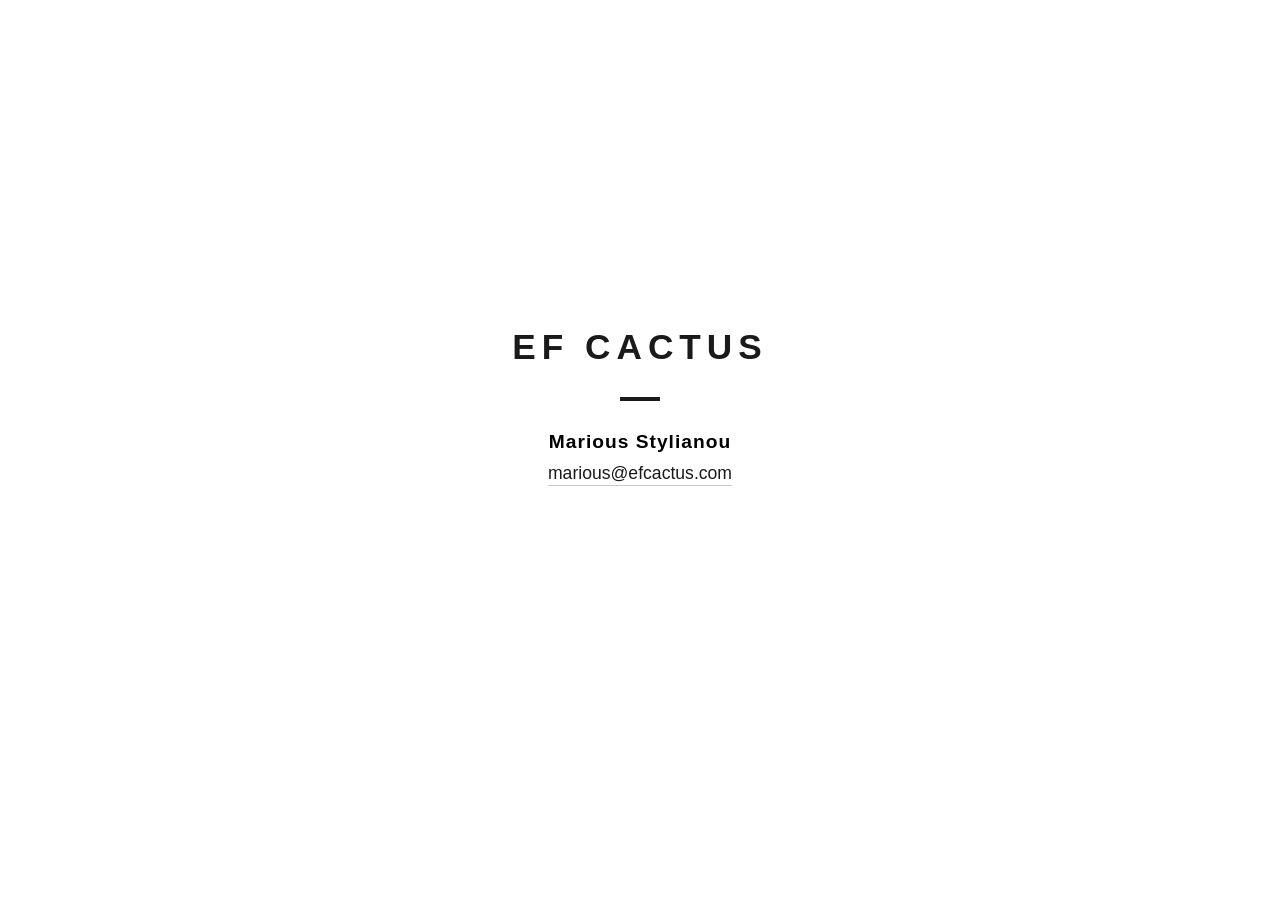
==== index.html @ 62fe3d0a "Update index.html" ====
<!DOCTYPE html>
<html lang="en">
<head>
    <meta charset="UTF-8">
    <meta name="viewport" content="width=device-width, initial-scale=1.0">
    <title>EF Cactus Consulting</title>
    <style>
        body { 
            font-family: 'Segoe UI', Tahoma, Geneva, Verdana, sans-serif; 
            display: flex; 
            flex-direction: column; 
            align-items: center; 
            justify-content: center; 
            height: 90vh; 
            margin: 0; 
            color: #1a1a1a; 
            background-color: #fff;
        }
        .container {
            text-align: center;
            max-width: 600px;
            padding: 20px;
        }
        h1 { 
            text-transform: uppercase; 
            letter-spacing: 6px; 
            margin: 0;
            font-size: 2.2rem;
            font-weight: 700;
        }
        .divider {
            width: 40px;
            height: 4px;
            background-color: #1a1a1a;
            margin: 30px auto;
        }
        .lead {
            font-weight: 600;
            display: block;
            margin-bottom: 10px;
            color: #000;
            font-size: 1.2rem;
            letter-spacing: 1px;
        }
        a {
            color: #1a1a1a;
            text-decoration: none;
            font-weight: 400;
            border-bottom: 1px solid #ccc;
            padding-bottom: 2px;
            font-size: 1.1rem;
        }
        a:hover {
            border-bottom-color: #1a1a1a;
        }
    </style>
</head>
<body>

    <div class="container">
        <h1>EF Cactus</h1>
        <div class="divider"></div>
        
        <span class="lead">Marious Stylianou</span>
        <a href="mailto:marious@efcactus.com">marious@efcactus.com</a>
    </div>

</body>
</html>
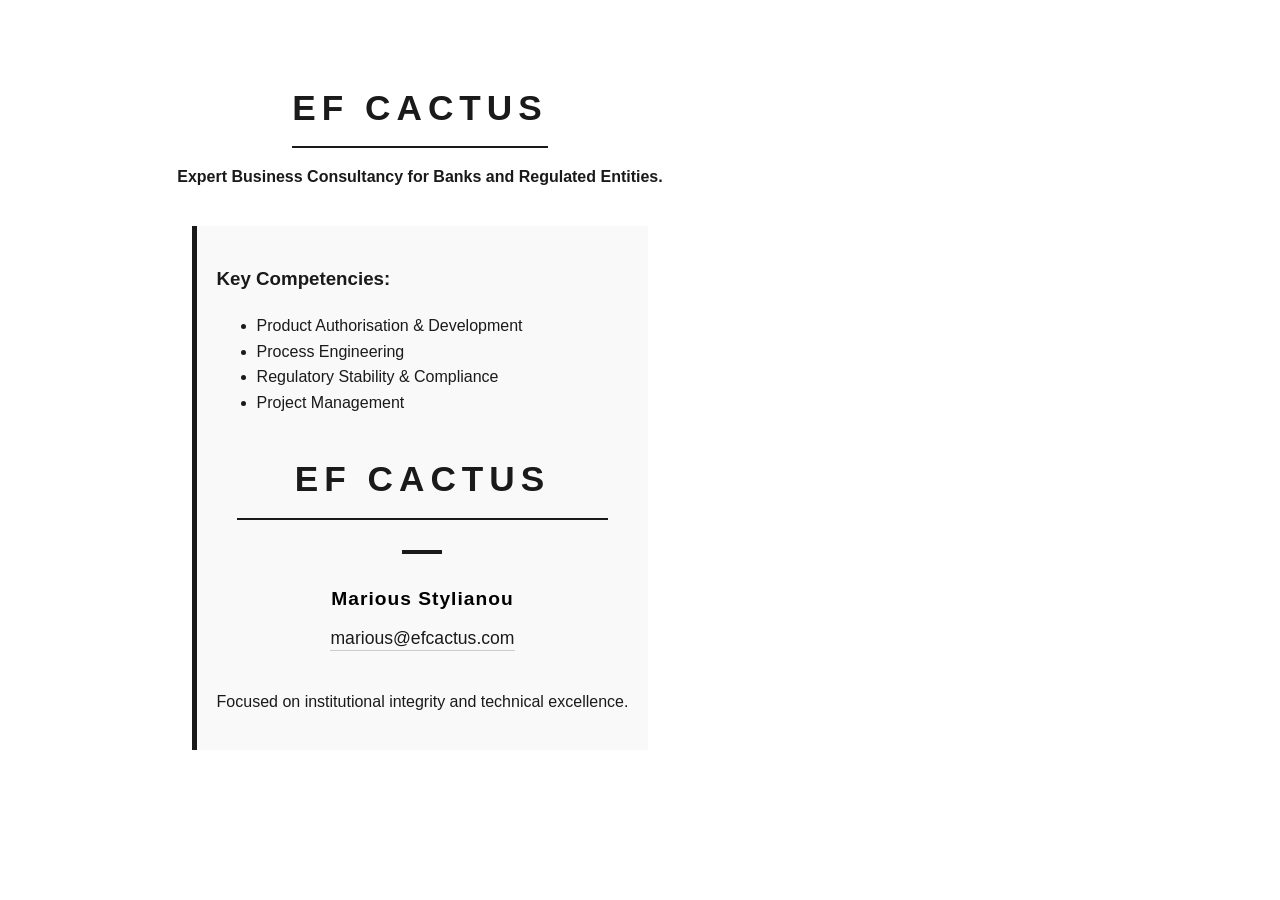
==== commit aedff767: "Update index.html" ====
--- a/index.html
+++ b/index.html
@@ -1,10 +1,12 @@
-<!DOCTYPE html>
-<html lang="en">
 <head>
-    <meta charset="UTF-8">
-    <meta name="viewport" content="width=device-width, initial-scale=1.0">
+<meta charset="UTF-8">
+<meta name="viewport" content="width=device-width, initial-scale=1.0">
+    <title>EF CActus | Business Consultancy</title>
     <title>EF Cactus Consulting</title>
-    <style>
+<style>
+        body { font-family: sans-serif; line-height: 1.6; color: #333; max-width: 800px; margin: 40px auto; padding: 20px; }
+        h1 { border-bottom: 2px solid #1a1a1a; padding-bottom: 10px; }
+        .box { background: #f9f9f9; padding: 20px; border-left: 5px solid #1a1a1a; margin: 20px 0; }
         body { 
             font-family: 'Segoe UI', Tahoma, Geneva, Verdana, sans-serif; 
             display: flex; 
@@ -53,9 +55,20 @@
         a:hover {
             border-bottom-color: #1a1a1a;
         }
-    </style>
+</style>
 </head>
 <body>
+    <h1>EF Cactus</h1>
+    <p><strong>Expert Business Consultancy for Banks and Regulated Entities.</strong></p>
+    
+    <div class="box">
+        <h3>Key Competencies:</h3>
+        <ul>
+            <li>Product Authorisation & Development</li>
+            <li>Process Engineering</li>
+            <li>Regulatory Stability & Compliance</li>
+            <li>Project Management</li>
+        </ul>
 
     <div class="container">
         <h1>EF Cactus</h1>
@@ -63,7 +76,8 @@
         
         <span class="lead">Marious Stylianou</span>
         <a href="mailto:marious@efcactus.com">marious@efcactus.com</a>
-    </div>
+</div>
 
+    <p>Focused on institutional integrity and technical excellence.</p>
 </body>
 </html>
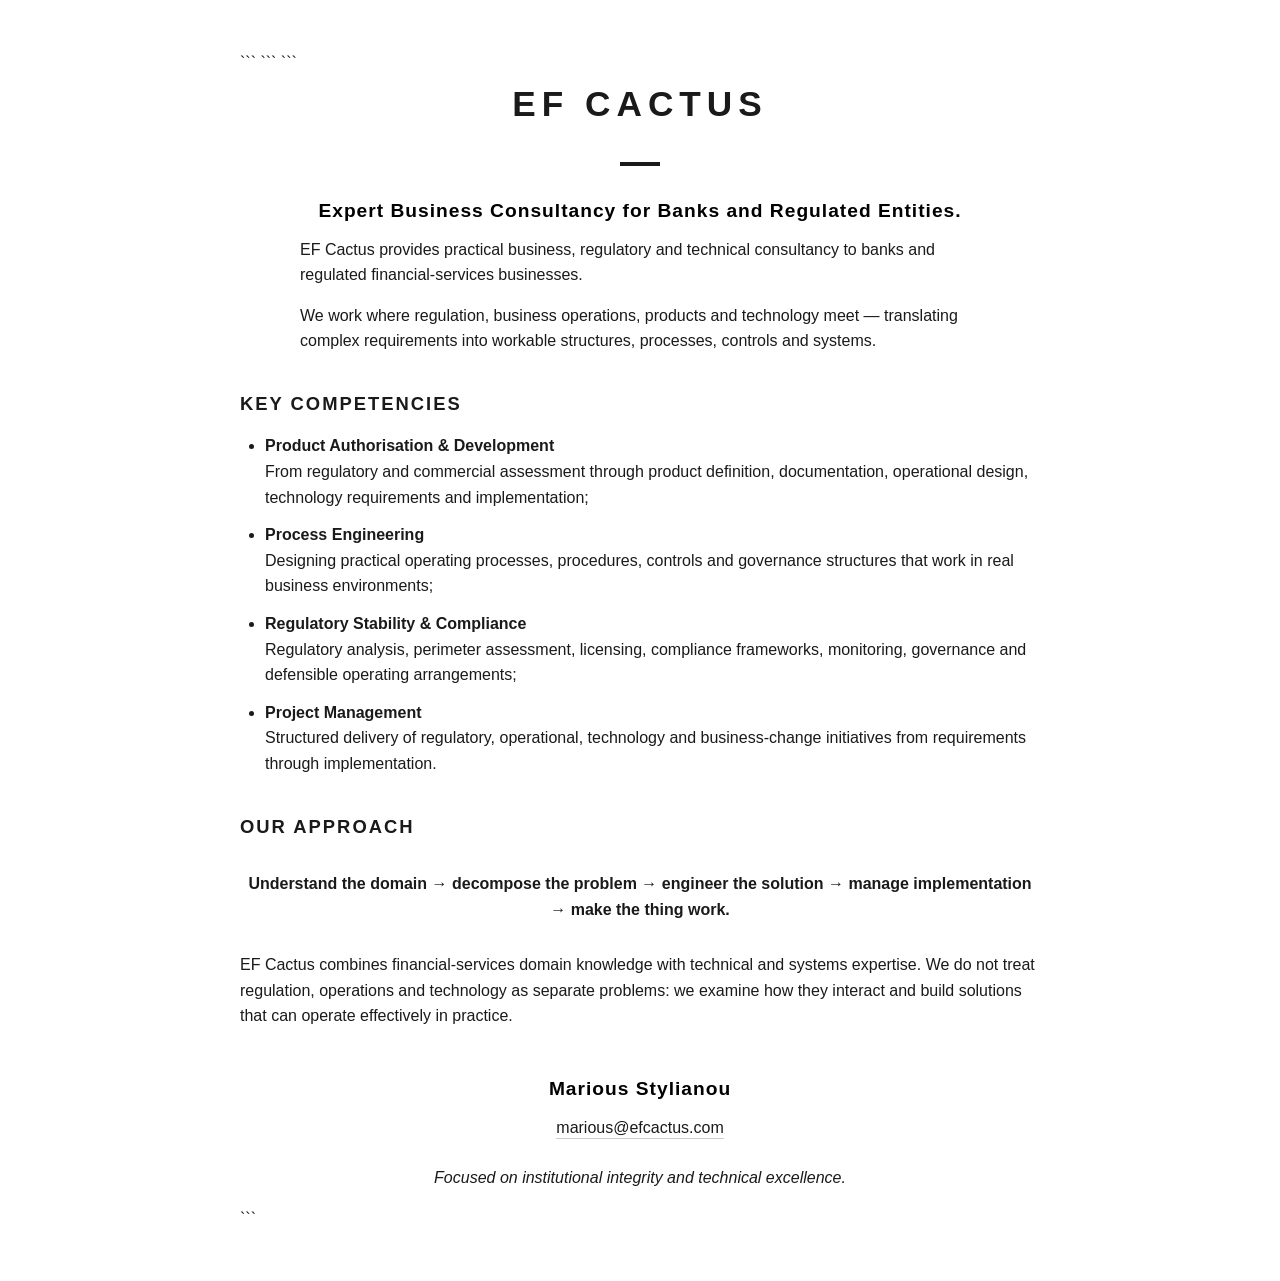
==== commit b88ac3c2: "Update index.html" ====
--- a/index.html
+++ b/index.html
@@ -1,83 +1,206 @@
+<!DOCTYPE html>
+
+<html lang="en">
 <head>
-<meta charset="UTF-8">
-<meta name="viewport" content="width=device-width, initial-scale=1.0">
-    <title>EF CActus | Business Consultancy</title>
+    <meta charset="UTF-8">
+    <meta name="viewport" content="width=device-width, initial-scale=1.0">
     <title>EF Cactus Consulting</title>
+
+```
 <style>
-        body { font-family: sans-serif; line-height: 1.6; color: #333; max-width: 800px; margin: 40px auto; padding: 20px; }
-        h1 { border-bottom: 2px solid #1a1a1a; padding-bottom: 10px; }
-        .box { background: #f9f9f9; padding: 20px; border-left: 5px solid #1a1a1a; margin: 20px 0; }
-        body { 
-            font-family: 'Segoe UI', Tahoma, Geneva, Verdana, sans-serif; 
-            display: flex; 
-            flex-direction: column; 
-            align-items: center; 
-            justify-content: center; 
-            height: 90vh; 
-            margin: 0; 
-            color: #1a1a1a; 
-            background-color: #fff;
-        }
-        .container {
-            text-align: center;
-            max-width: 600px;
-            padding: 20px;
-        }
-        h1 { 
-            text-transform: uppercase; 
-            letter-spacing: 6px; 
-            margin: 0;
-            font-size: 2.2rem;
-            font-weight: 700;
-        }
-        .divider {
-            width: 40px;
-            height: 4px;
-            background-color: #1a1a1a;
-            margin: 30px auto;
-        }
-        .lead {
-            font-weight: 600;
-            display: block;
-            margin-bottom: 10px;
-            color: #000;
-            font-size: 1.2rem;
-            letter-spacing: 1px;
-        }
-        a {
-            color: #1a1a1a;
-            text-decoration: none;
-            font-weight: 400;
-            border-bottom: 1px solid #ccc;
-            padding-bottom: 2px;
-            font-size: 1.1rem;
-        }
-        a:hover {
-            border-bottom-color: #1a1a1a;
-        }
+    body {
+        font-family: 'Segoe UI', Tahoma, Geneva, Verdana, sans-serif;
+        line-height: 1.6;
+        color: #1a1a1a;
+        background-color: #fff;
+        max-width: 800px;
+        margin: 0 auto;
+        padding: 50px 25px;
+    }
+
+    .container {
+        text-align: center;
+    }
+
+    h1 {
+        text-transform: uppercase;
+        letter-spacing: 6px;
+        margin: 0;
+        font-size: 2.2rem;
+        font-weight: 700;
+    }
+
+    .divider {
+        width: 40px;
+        height: 4px;
+        background-color: #1a1a1a;
+        margin: 30px auto;
+    }
+
+    .lead {
+        font-weight: 600;
+        display: block;
+        margin-bottom: 10px;
+        color: #000;
+        font-size: 1.2rem;
+        letter-spacing: 1px;
+    }
+
+    .intro {
+        max-width: 680px;
+        margin: 0 auto 35px;
+        text-align: left;
+    }
+
+    .section {
+        text-align: left;
+        margin: 35px 0;
+    }
+
+    h2 {
+        font-size: 1.15rem;
+        letter-spacing: 2px;
+        text-transform: uppercase;
+        margin-bottom: 15px;
+    }
+
+    h3 {
+        font-size: 1rem;
+        margin-bottom: 4px;
+    }
+
+    p {
+        margin: 0 0 15px;
+    }
+
+    ul {
+        padding-left: 25px;
+        margin-top: 10px;
+    }
+
+    li {
+        margin-bottom: 12px;
+    }
+
+    .approach {
+        text-align: center;
+        font-weight: 600;
+        margin: 30px 0;
+    }
+
+    .contact {
+        text-align: center;
+        margin-top: 45px;
+    }
+
+    a {
+        color: #1a1a1a;
+        text-decoration: none;
+        border-bottom: 1px solid #ccc;
+        padding-bottom: 2px;
+    }
+
+    a:hover {
+        border-bottom-color: #1a1a1a;
+    }
+
+    .tagline {
+        margin-top: 25px;
+        font-style: italic;
+    }
 </style>
+```
+
 </head>
+
 <body>
+
+```
+<div class="container">
+
     <h1>EF Cactus</h1>
-    <p><strong>Expert Business Consultancy for Banks and Regulated Entities.</strong></p>
-    
-    <div class="box">
-        <h3>Key Competencies:</h3>
+
+    <div class="divider"></div>
+
+    <span class="lead">
+        Expert Business Consultancy for Banks and Regulated Entities.
+    </span>
+
+    <div class="intro">
+        <p>
+            EF Cactus provides practical business, regulatory and technical
+            consultancy to banks and regulated financial-services businesses.
+        </p>
+
+        <p>
+            We work where regulation, business operations, products and
+            technology meet — translating complex requirements into workable
+            structures, processes, controls and systems.
+        </p>
+    </div>
+
+    <div class="section">
+        <h2>Key Competencies</h2>
+
         <ul>
-            <li>Product Authorisation & Development</li>
-            <li>Process Engineering</li>
-            <li>Regulatory Stability & Compliance</li>
-            <li>Project Management</li>
+            <li>
+                <strong>Product Authorisation &amp; Development</strong><br>
+                From regulatory and commercial assessment through product
+                definition, documentation, operational design, technology
+                requirements and implementation;
+            </li>
+
+            <li>
+                <strong>Process Engineering</strong><br>
+                Designing practical operating processes, procedures,
+                controls and governance structures that work in real
+                business environments;
+            </li>
+
+            <li>
+                <strong>Regulatory Stability &amp; Compliance</strong><br>
+                Regulatory analysis, perimeter assessment, licensing,
+                compliance frameworks, monitoring, governance and
+                defensible operating arrangements;
+            </li>
+
+            <li>
+                <strong>Project Management</strong><br>
+                Structured delivery of regulatory, operational, technology
+                and business-change initiatives from requirements through
+                implementation.
+            </li>
         </ul>
-
-    <div class="container">
-        <h1>EF Cactus</h1>
-        <div class="divider"></div>
-        
+    </div>
+
+    <div class="section">
+        <h2>Our Approach</h2>
+
+        <p class="approach">
+            Understand the domain → decompose the problem → engineer the
+            solution → manage implementation → make the thing work.
+        </p>
+
+        <p>
+            EF Cactus combines financial-services domain knowledge with
+            technical and systems expertise. We do not treat regulation,
+            operations and technology as separate problems: we examine how
+            they interact and build solutions that can operate effectively
+            in practice.
+        </p>
+    </div>
+
+    <div class="contact">
         <span class="lead">Marious Stylianou</span>
         <a href="mailto:marious@efcactus.com">marious@efcactus.com</a>
+
+        <p class="tagline">
+            Focused on institutional integrity and technical excellence.
+        </p>
+    </div>
+
 </div>
-
-    <p>Focused on institutional integrity and technical excellence.</p>
+```
+
 </body>
 </html>
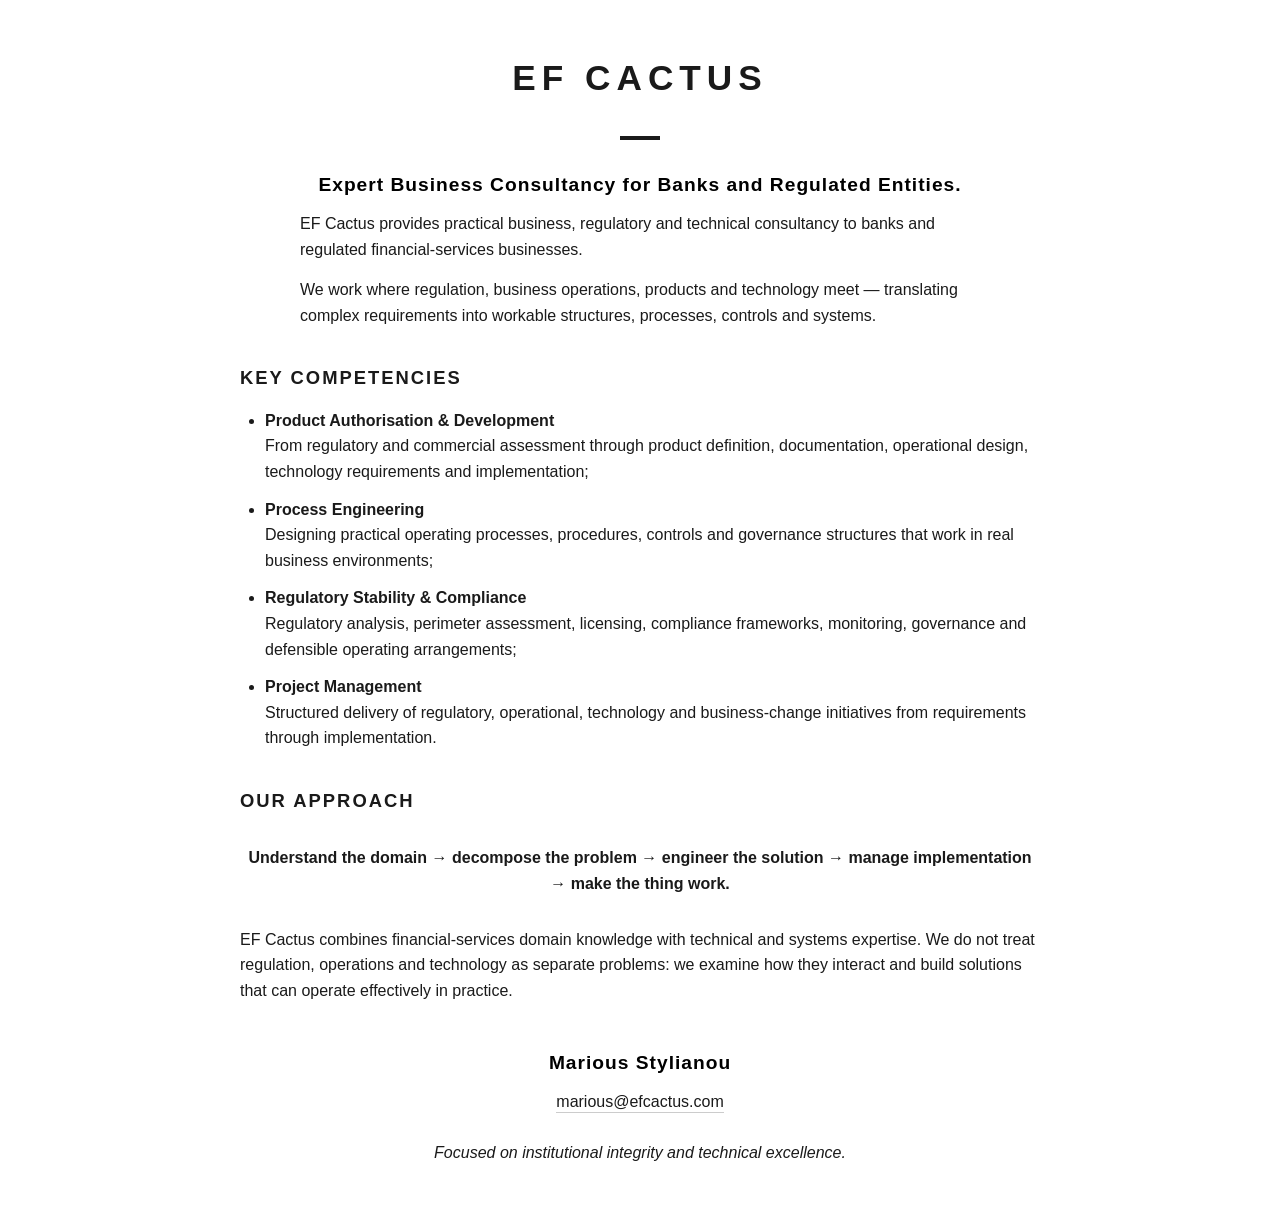
==== commit 1786604c: "Update index.html" ====
--- a/index.html
+++ b/index.html
@@ -1,206 +1,195 @@
 <!DOCTYPE html>
-
 <html lang="en">
 <head>
     <meta charset="UTF-8">
     <meta name="viewport" content="width=device-width, initial-scale=1.0">
     <title>EF Cactus Consulting</title>
 
-```
-<style>
-    body {
-        font-family: 'Segoe UI', Tahoma, Geneva, Verdana, sans-serif;
-        line-height: 1.6;
-        color: #1a1a1a;
-        background-color: #fff;
-        max-width: 800px;
-        margin: 0 auto;
-        padding: 50px 25px;
-    }
+    <style>
+        body {
+            font-family: 'Segoe UI', Tahoma, Geneva, Verdana, sans-serif;
+            line-height: 1.6;
+            color: #1a1a1a;
+            background-color: #fff;
+            max-width: 800px;
+            margin: 0 auto;
+            padding: 50px 25px;
+        }
 
-    .container {
-        text-align: center;
-    }
+        .container {
+            text-align: center;
+        }
 
-    h1 {
-        text-transform: uppercase;
-        letter-spacing: 6px;
-        margin: 0;
-        font-size: 2.2rem;
-        font-weight: 700;
-    }
+        h1 {
+            text-transform: uppercase;
+            letter-spacing: 6px;
+            margin: 0;
+            font-size: 2.2rem;
+            font-weight: 700;
+        }
 
-    .divider {
-        width: 40px;
-        height: 4px;
-        background-color: #1a1a1a;
-        margin: 30px auto;
-    }
+        .divider {
+            width: 40px;
+            height: 4px;
+            background-color: #1a1a1a;
+            margin: 30px auto;
+        }
 
-    .lead {
-        font-weight: 600;
-        display: block;
-        margin-bottom: 10px;
-        color: #000;
-        font-size: 1.2rem;
-        letter-spacing: 1px;
-    }
+        .lead {
+            font-weight: 600;
+            display: block;
+            margin-bottom: 10px;
+            color: #000;
+            font-size: 1.2rem;
+            letter-spacing: 1px;
+        }
 
-    .intro {
-        max-width: 680px;
-        margin: 0 auto 35px;
-        text-align: left;
-    }
+        .intro {
+            max-width: 680px;
+            margin: 0 auto 35px;
+            text-align: left;
+        }
 
-    .section {
-        text-align: left;
-        margin: 35px 0;
-    }
+        .section {
+            text-align: left;
+            margin: 35px 0;
+        }
 
-    h2 {
-        font-size: 1.15rem;
-        letter-spacing: 2px;
-        text-transform: uppercase;
-        margin-bottom: 15px;
-    }
+        h2 {
+            font-size: 1.15rem;
+            letter-spacing: 2px;
+            text-transform: uppercase;
+            margin-bottom: 15px;
+        }
 
-    h3 {
-        font-size: 1rem;
-        margin-bottom: 4px;
-    }
+        p {
+            margin: 0 0 15px;
+        }
 
-    p {
-        margin: 0 0 15px;
-    }
+        ul {
+            padding-left: 25px;
+            margin-top: 10px;
+        }
 
-    ul {
-        padding-left: 25px;
-        margin-top: 10px;
-    }
+        li {
+            margin-bottom: 12px;
+        }
 
-    li {
-        margin-bottom: 12px;
-    }
+        .approach {
+            text-align: center;
+            font-weight: 600;
+            margin: 30px 0;
+        }
 
-    .approach {
-        text-align: center;
-        font-weight: 600;
-        margin: 30px 0;
-    }
+        .contact {
+            text-align: center;
+            margin-top: 45px;
+        }
 
-    .contact {
-        text-align: center;
-        margin-top: 45px;
-    }
+        a {
+            color: #1a1a1a;
+            text-decoration: none;
+            border-bottom: 1px solid #ccc;
+            padding-bottom: 2px;
+        }
 
-    a {
-        color: #1a1a1a;
-        text-decoration: none;
-        border-bottom: 1px solid #ccc;
-        padding-bottom: 2px;
-    }
+        a:hover {
+            border-bottom-color: #1a1a1a;
+        }
 
-    a:hover {
-        border-bottom-color: #1a1a1a;
-    }
-
-    .tagline {
-        margin-top: 25px;
-        font-style: italic;
-    }
-</style>
-```
-
+        .tagline {
+            margin-top: 25px;
+            font-style: italic;
+        }
+    </style>
 </head>
 
 <body>
 
-```
-<div class="container">
+    <div class="container">
 
-    <h1>EF Cactus</h1>
+        <h1>EF Cactus</h1>
 
-    <div class="divider"></div>
+        <div class="divider"></div>
 
-    <span class="lead">
-        Expert Business Consultancy for Banks and Regulated Entities.
-    </span>
+        <span class="lead">
+            Expert Business Consultancy for Banks and Regulated Entities.
+        </span>
 
-    <div class="intro">
-        <p>
-            EF Cactus provides practical business, regulatory and technical
-            consultancy to banks and regulated financial-services businesses.
-        </p>
+        <div class="intro">
+            <p>
+                EF Cactus provides practical business, regulatory and technical
+                consultancy to banks and regulated financial-services businesses.
+            </p>
 
-        <p>
-            We work where regulation, business operations, products and
-            technology meet — translating complex requirements into workable
-            structures, processes, controls and systems.
-        </p>
+            <p>
+                We work where regulation, business operations, products and
+                technology meet — translating complex requirements into workable
+                structures, processes, controls and systems.
+            </p>
+        </div>
+
+        <div class="section">
+            <h2>Key Competencies</h2>
+
+            <ul>
+                <li>
+                    <strong>Product Authorisation &amp; Development</strong><br>
+                    From regulatory and commercial assessment through product
+                    definition, documentation, operational design, technology
+                    requirements and implementation;
+                </li>
+
+                <li>
+                    <strong>Process Engineering</strong><br>
+                    Designing practical operating processes, procedures,
+                    controls and governance structures that work in real
+                    business environments;
+                </li>
+
+                <li>
+                    <strong>Regulatory Stability &amp; Compliance</strong><br>
+                    Regulatory analysis, perimeter assessment, licensing,
+                    compliance frameworks, monitoring, governance and
+                    defensible operating arrangements;
+                </li>
+
+                <li>
+                    <strong>Project Management</strong><br>
+                    Structured delivery of regulatory, operational, technology
+                    and business-change initiatives from requirements through
+                    implementation.
+                </li>
+            </ul>
+        </div>
+
+        <div class="section">
+            <h2>Our Approach</h2>
+
+            <p class="approach">
+                Understand the domain → decompose the problem → engineer the
+                solution → manage implementation → make the thing work.
+            </p>
+
+            <p>
+                EF Cactus combines financial-services domain knowledge with
+                technical and systems expertise. We do not treat regulation,
+                operations and technology as separate problems: we examine how
+                they interact and build solutions that can operate effectively
+                in practice.
+            </p>
+        </div>
+
+        <div class="contact">
+            <span class="lead">Marious Stylianou</span>
+            <a href="mailto:marious@efcactus.com">marious@efcactus.com</a>
+
+            <p class="tagline">
+                Focused on institutional integrity and technical excellence.
+            </p>
+        </div>
+
     </div>
-
-    <div class="section">
-        <h2>Key Competencies</h2>
-
-        <ul>
-            <li>
-                <strong>Product Authorisation &amp; Development</strong><br>
-                From regulatory and commercial assessment through product
-                definition, documentation, operational design, technology
-                requirements and implementation;
-            </li>
-
-            <li>
-                <strong>Process Engineering</strong><br>
-                Designing practical operating processes, procedures,
-                controls and governance structures that work in real
-                business environments;
-            </li>
-
-            <li>
-                <strong>Regulatory Stability &amp; Compliance</strong><br>
-                Regulatory analysis, perimeter assessment, licensing,
-                compliance frameworks, monitoring, governance and
-                defensible operating arrangements;
-            </li>
-
-            <li>
-                <strong>Project Management</strong><br>
-                Structured delivery of regulatory, operational, technology
-                and business-change initiatives from requirements through
-                implementation.
-            </li>
-        </ul>
-    </div>
-
-    <div class="section">
-        <h2>Our Approach</h2>
-
-        <p class="approach">
-            Understand the domain → decompose the problem → engineer the
-            solution → manage implementation → make the thing work.
-        </p>
-
-        <p>
-            EF Cactus combines financial-services domain knowledge with
-            technical and systems expertise. We do not treat regulation,
-            operations and technology as separate problems: we examine how
-            they interact and build solutions that can operate effectively
-            in practice.
-        </p>
-    </div>
-
-    <div class="contact">
-        <span class="lead">Marious Stylianou</span>
-        <a href="mailto:marious@efcactus.com">marious@efcactus.com</a>
-
-        <p class="tagline">
-            Focused on institutional integrity and technical excellence.
-        </p>
-    </div>
-
-</div>
-```
 
 </body>
 </html>
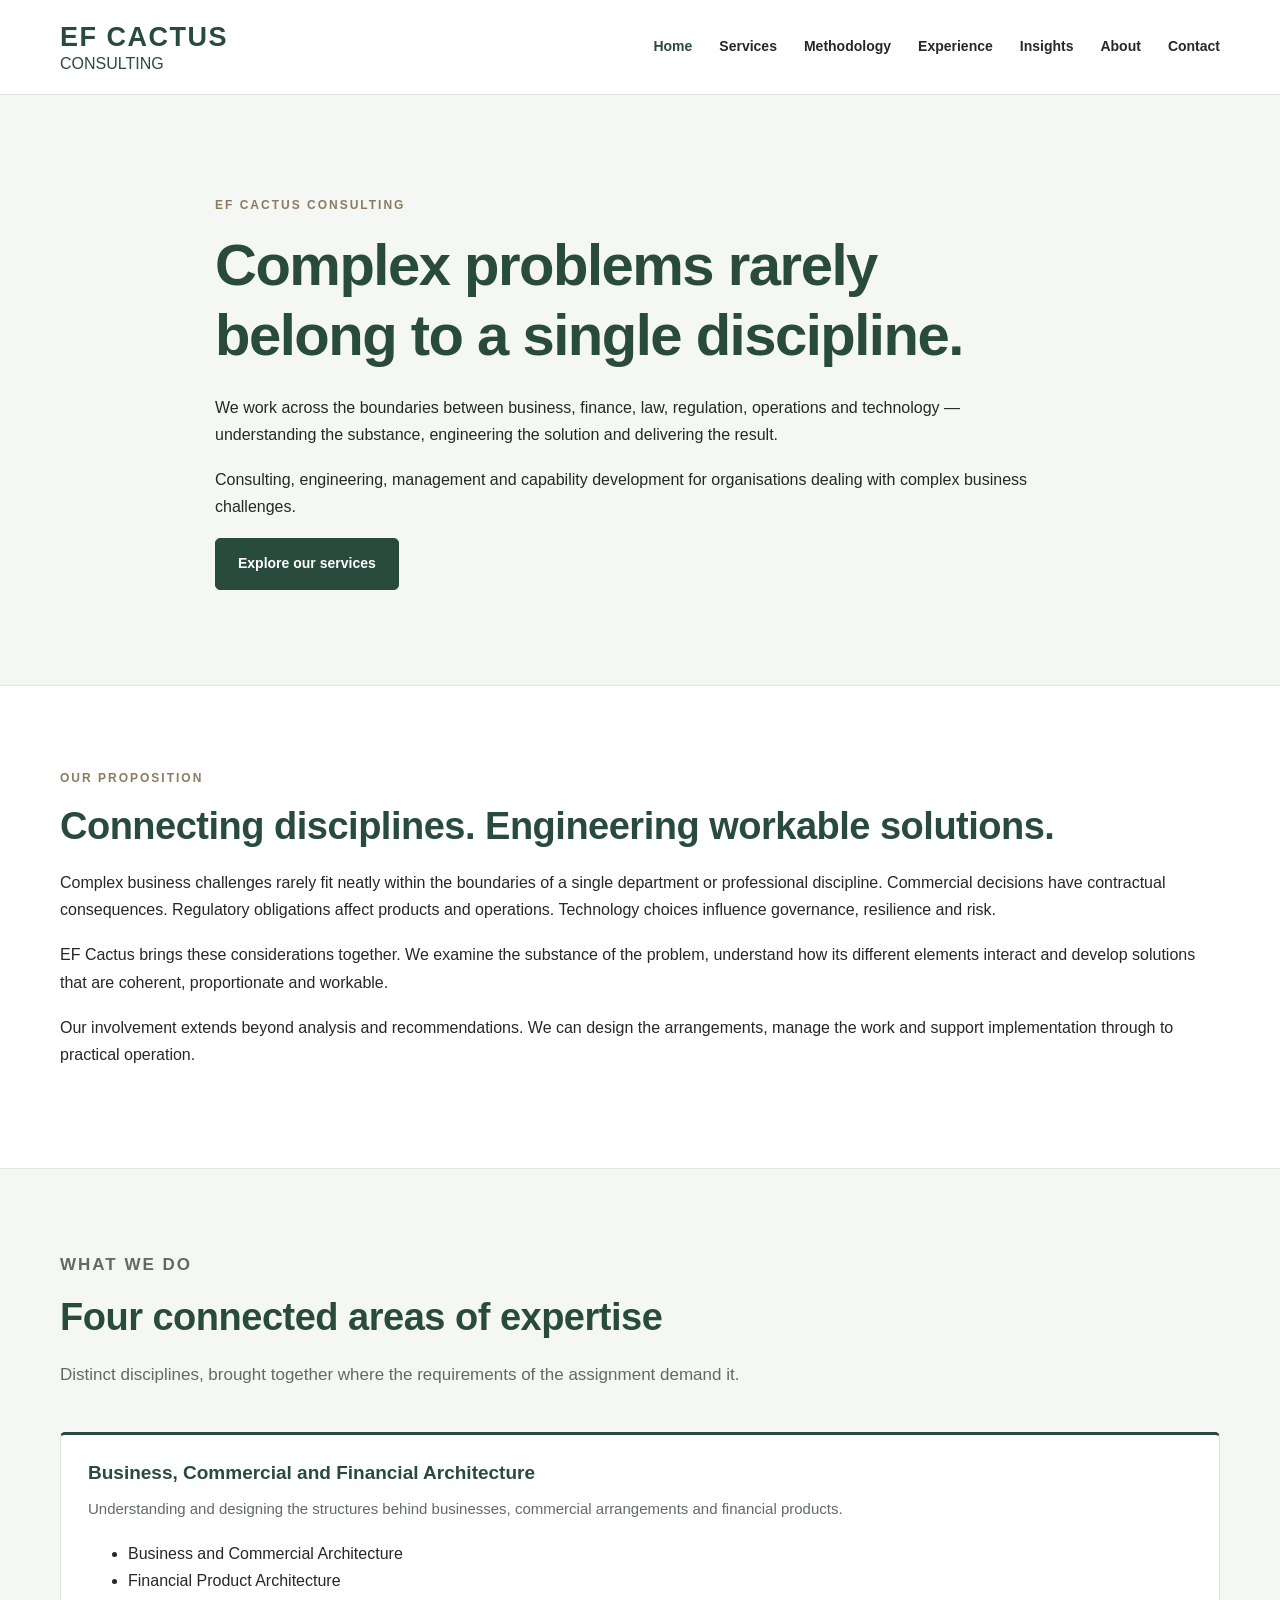
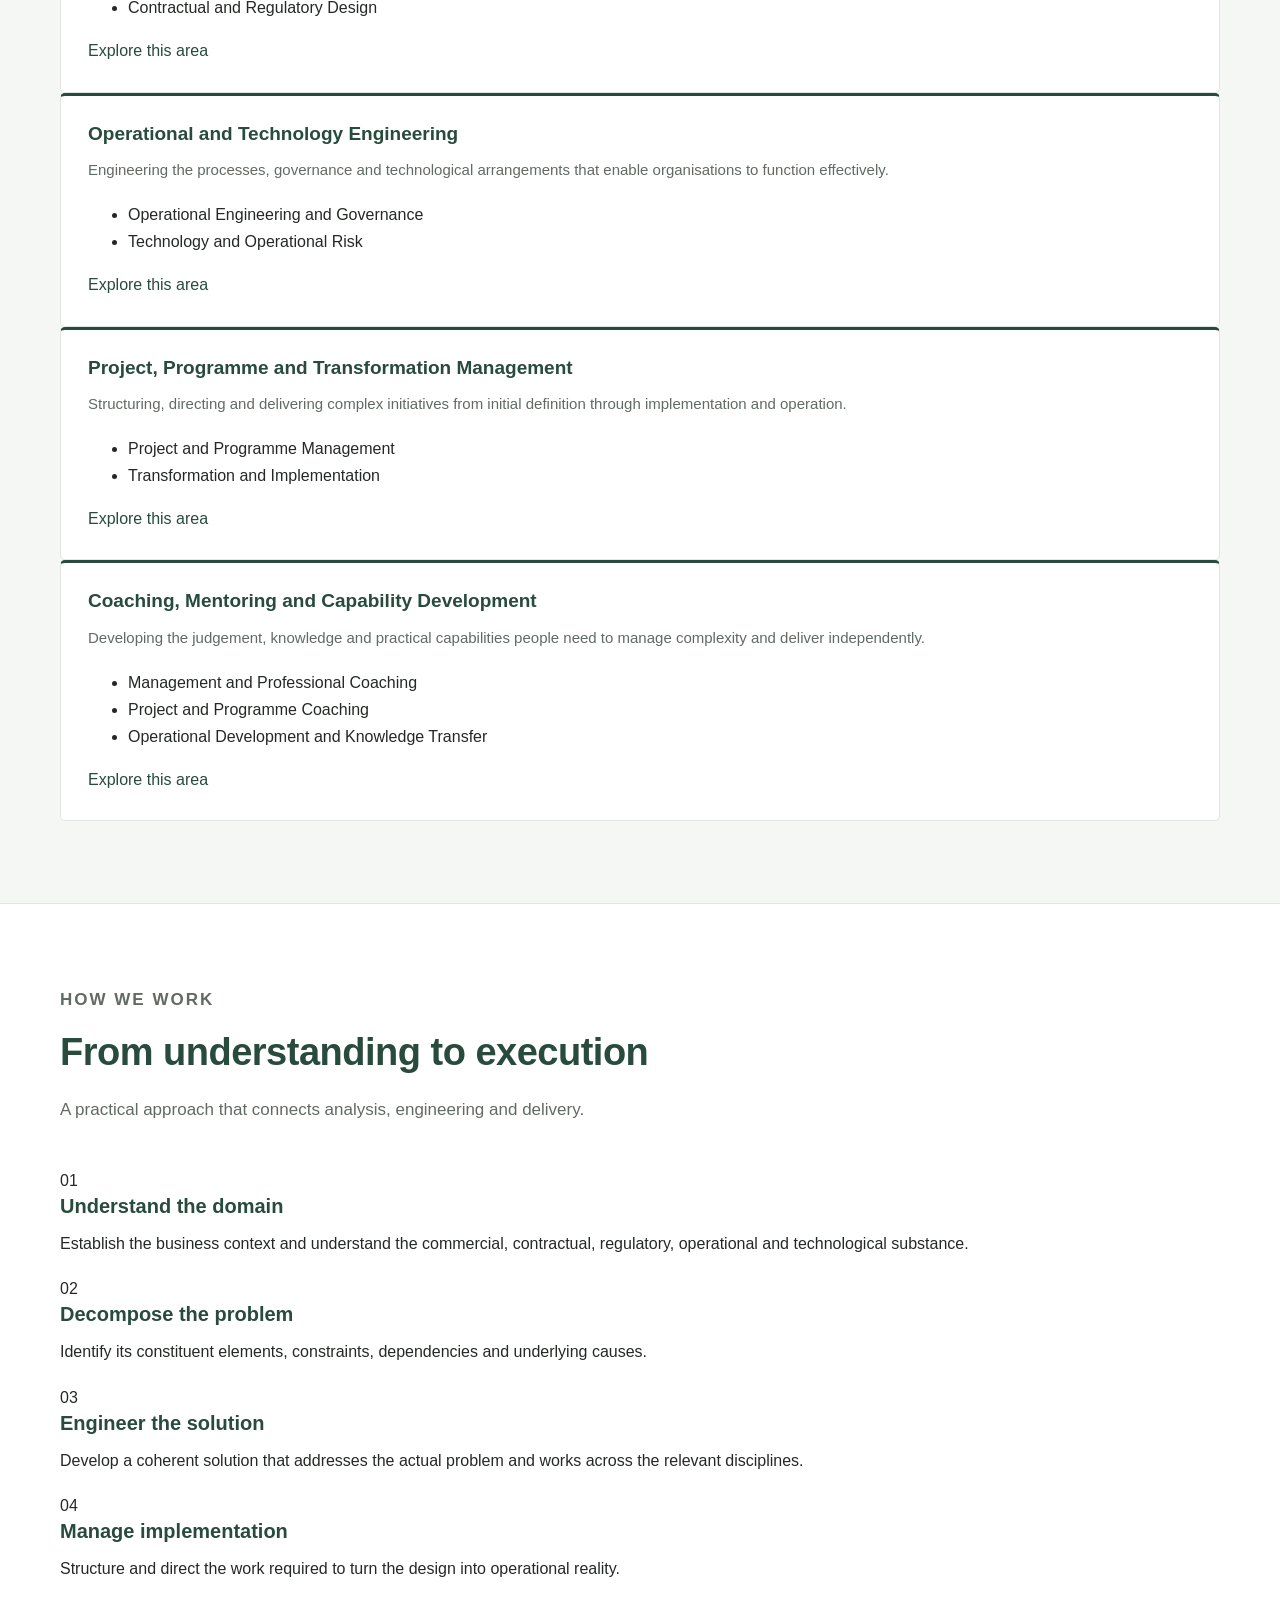
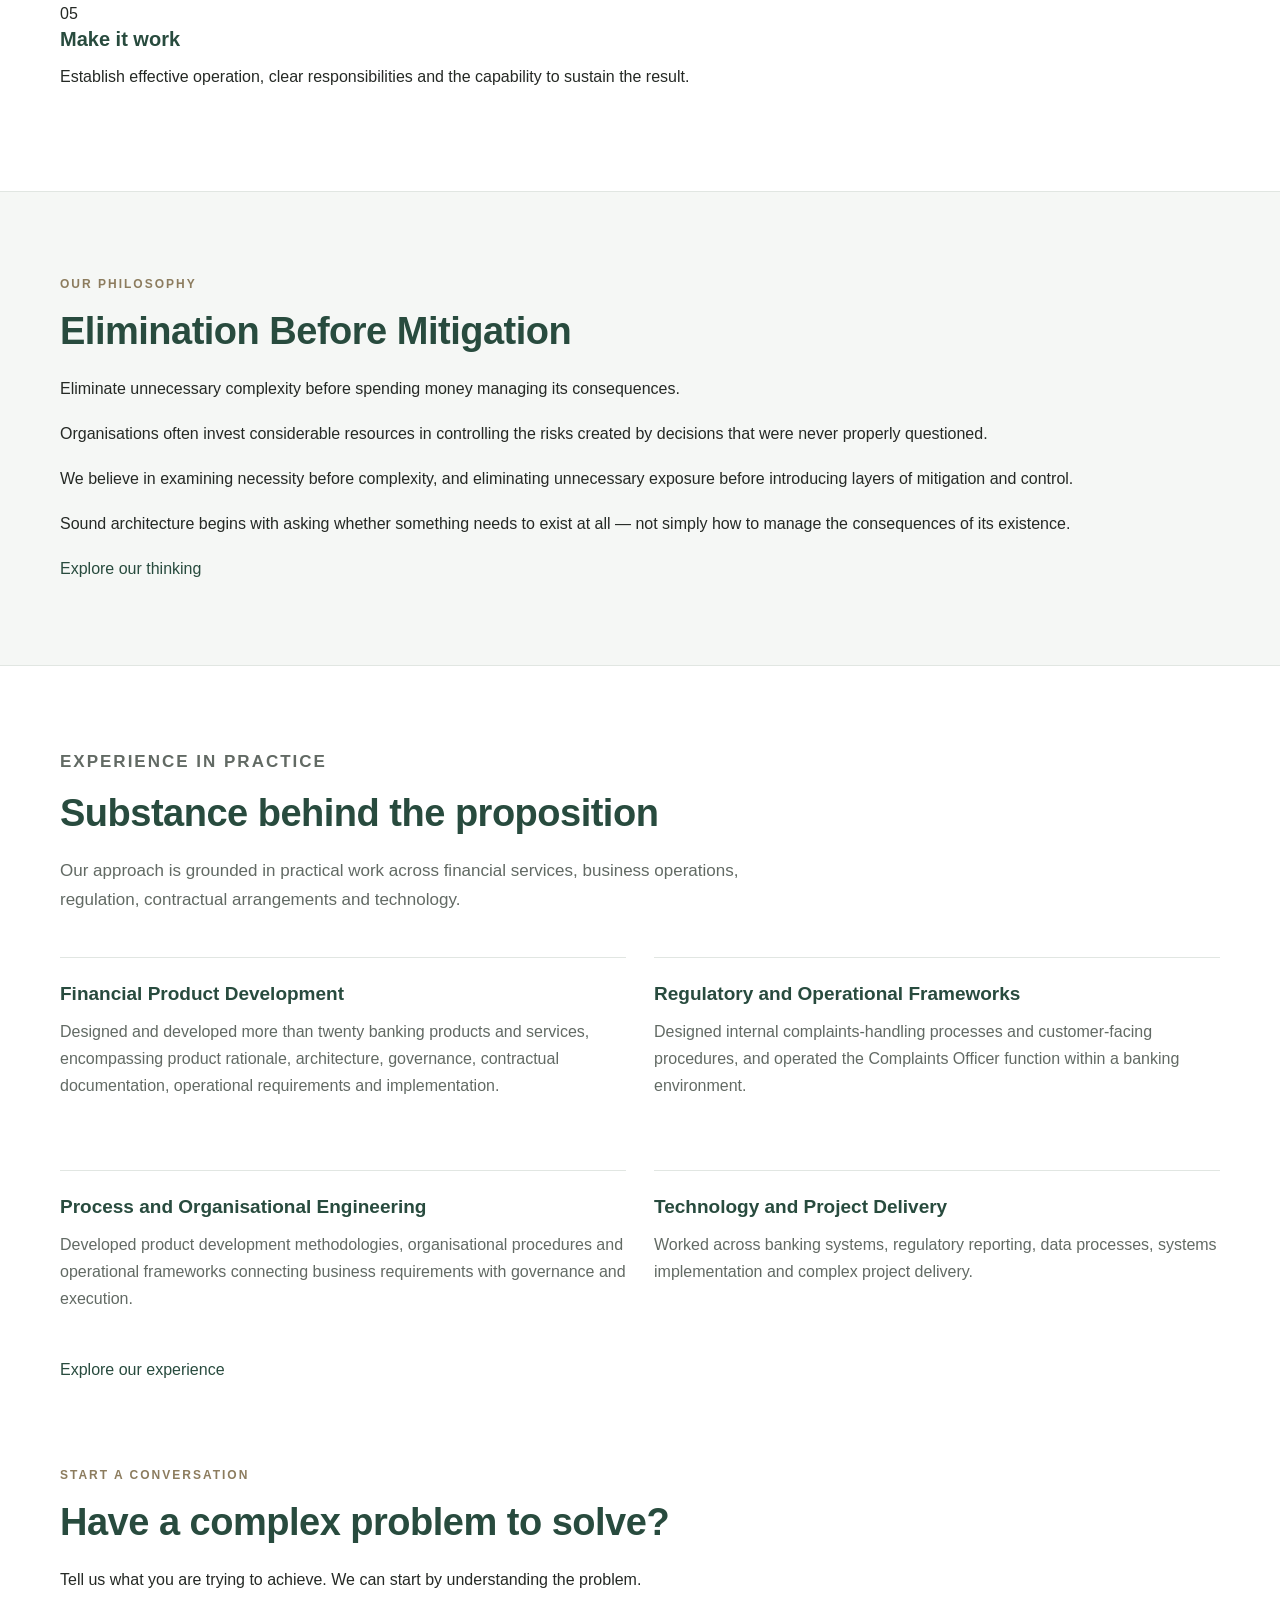
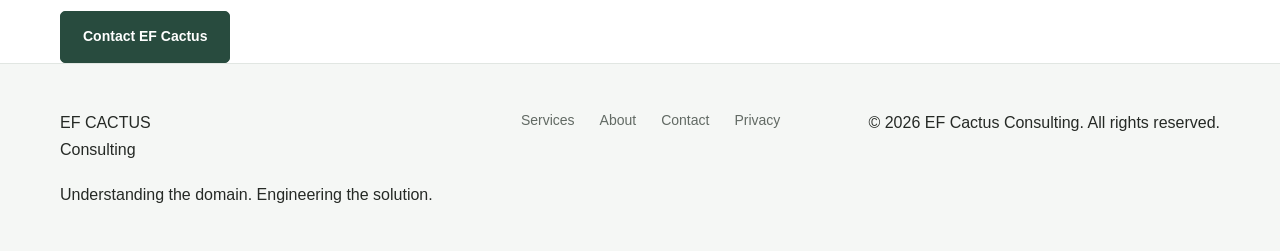
==== commit 39e507ed: "Update index.html Added full service list, first to make breathing living entity" ====
--- a/index.html
+++ b/index.html
@@ -1,195 +1,392 @@
+
 <!DOCTYPE html>
 <html lang="en">
 <head>
     <meta charset="UTF-8">
     <meta name="viewport" content="width=device-width, initial-scale=1.0">
-    <title>EF Cactus Consulting</title>
-
-    <style>
-        body {
-            font-family: 'Segoe UI', Tahoma, Geneva, Verdana, sans-serif;
-            line-height: 1.6;
-            color: #1a1a1a;
-            background-color: #fff;
-            max-width: 800px;
-            margin: 0 auto;
-            padding: 50px 25px;
-        }
-
-        .container {
-            text-align: center;
-        }
-
-        h1 {
-            text-transform: uppercase;
-            letter-spacing: 6px;
-            margin: 0;
-            font-size: 2.2rem;
-            font-weight: 700;
-        }
-
-        .divider {
-            width: 40px;
-            height: 4px;
-            background-color: #1a1a1a;
-            margin: 30px auto;
-        }
-
-        .lead {
-            font-weight: 600;
-            display: block;
-            margin-bottom: 10px;
-            color: #000;
-            font-size: 1.2rem;
-            letter-spacing: 1px;
-        }
-
-        .intro {
-            max-width: 680px;
-            margin: 0 auto 35px;
-            text-align: left;
-        }
-
-        .section {
-            text-align: left;
-            margin: 35px 0;
-        }
-
-        h2 {
-            font-size: 1.15rem;
-            letter-spacing: 2px;
-            text-transform: uppercase;
-            margin-bottom: 15px;
-        }
-
-        p {
-            margin: 0 0 15px;
-        }
-
-        ul {
-            padding-left: 25px;
-            margin-top: 10px;
-        }
-
-        li {
-            margin-bottom: 12px;
-        }
-
-        .approach {
-            text-align: center;
-            font-weight: 600;
-            margin: 30px 0;
-        }
-
-        .contact {
-            text-align: center;
-            margin-top: 45px;
-        }
-
-        a {
-            color: #1a1a1a;
-            text-decoration: none;
-            border-bottom: 1px solid #ccc;
-            padding-bottom: 2px;
-        }
-
-        a:hover {
-            border-bottom-color: #1a1a1a;
-        }
-
-        .tagline {
-            margin-top: 25px;
-            font-style: italic;
-        }
-    </style>
+    <meta name="description" content="EF Cactus Consulting works across business, financial, contractual, regulatory, operational and technological disciplines to engineer practical solutions and deliver results.">
+    <title>EF Cactus Consulting | Engineering Solutions Across Disciplines</title>
+    <link rel="stylesheet" href="css/style.css">
 </head>
 
 <body>
 
-    <div class="container">
-
-        <h1>EF Cactus</h1>
-
-        <div class="divider"></div>
-
-        <span class="lead">
-            Expert Business Consultancy for Banks and Regulated Entities.
-        </span>
-
-        <div class="intro">
+<header class="site-header">
+    <div class="container header-inner">
+        <a class="brand" href="index.html" aria-label="EF Cactus Consulting home">
+            <span class="brand-name">EF CACTUS</span>
+            <span class="brand-tagline">CONSULTING</span>
+        </a>
+
+        <nav class="main-nav" aria-label="Main navigation">
+            <a href="index.html" aria-current="page">Home</a>
+            <a href="services.html">Services</a>
+            <a href="methodology.html">Methodology</a>
+            <a href="experience.html">Experience</a>
+            <a href="insights.html">Insights</a>
+            <a href="about.html">About</a>
+            <a href="contact.html">Contact</a>
+        </nav>
+    </div>
+</header>
+
+<main>
+
+    <!-- HERO -->
+
+    <section class="hero">
+        <div class="container hero-content">
+            <p class="eyebrow">EF CACTUS CONSULTING</p>
+
+            <h1>Complex problems rarely belong to a single discipline.</h1>
+
+            <p class="hero-lead">
+                We work across the boundaries between business, finance,
+                law, regulation, operations and technology — understanding
+                the substance, engineering the solution and delivering the result.
+            </p>
+
+            <p class="hero-support">
+                Consulting, engineering, management and capability development
+                for organisations dealing with complex business challenges.
+            </p>
+
+            <a class="button button-primary" href="services.html">
+                Explore our services
+            </a>
+        </div>
+    </section>
+
+
+    <!-- PROPOSITION -->
+
+    <section class="section">
+        <div class="container narrow">
+            <p class="eyebrow">OUR PROPOSITION</p>
+
+            <h2>Connecting disciplines. Engineering workable solutions.</h2>
+
             <p>
-                EF Cactus provides practical business, regulatory and technical
-                consultancy to banks and regulated financial-services businesses.
+                Complex business challenges rarely fit neatly within the
+                boundaries of a single department or professional discipline.
+                Commercial decisions have contractual consequences. Regulatory
+                obligations affect products and operations. Technology choices
+                influence governance, resilience and risk.
             </p>
 
             <p>
-                We work where regulation, business operations, products and
-                technology meet — translating complex requirements into workable
-                structures, processes, controls and systems.
-            </p>
-        </div>
-
-        <div class="section">
-            <h2>Key Competencies</h2>
-
-            <ul>
-                <li>
-                    <strong>Product Authorisation &amp; Development</strong><br>
-                    From regulatory and commercial assessment through product
-                    definition, documentation, operational design, technology
-                    requirements and implementation;
-                </li>
-
-                <li>
-                    <strong>Process Engineering</strong><br>
-                    Designing practical operating processes, procedures,
-                    controls and governance structures that work in real
-                    business environments;
-                </li>
-
-                <li>
-                    <strong>Regulatory Stability &amp; Compliance</strong><br>
-                    Regulatory analysis, perimeter assessment, licensing,
-                    compliance frameworks, monitoring, governance and
-                    defensible operating arrangements;
-                </li>
-
-                <li>
-                    <strong>Project Management</strong><br>
-                    Structured delivery of regulatory, operational, technology
-                    and business-change initiatives from requirements through
-                    implementation.
-                </li>
-            </ul>
-        </div>
-
-        <div class="section">
-            <h2>Our Approach</h2>
-
-            <p class="approach">
-                Understand the domain → decompose the problem → engineer the
-                solution → manage implementation → make the thing work.
+                EF Cactus brings these considerations together. We examine
+                the substance of the problem, understand how its different
+                elements interact and develop solutions that are coherent,
+                proportionate and workable.
             </p>
 
             <p>
-                EF Cactus combines financial-services domain knowledge with
-                technical and systems expertise. We do not treat regulation,
-                operations and technology as separate problems: we examine how
-                they interact and build solutions that can operate effectively
-                in practice.
-            </p>
-        </div>
-
-        <div class="contact">
-            <span class="lead">Marious Stylianou</span>
-            <a href="mailto:marious@efcactus.com">marious@efcactus.com</a>
-
-            <p class="tagline">
-                Focused on institutional integrity and technical excellence.
-            </p>
-        </div>
-
+                Our involvement extends beyond analysis and recommendations.
+                We can design the arrangements, manage the work and support
+                implementation through to practical operation.
+            </p>
+        </div>
+    </section>
+
+
+    <!-- SERVICES -->
+
+    <section class="section section-alt">
+        <div class="container">
+            <div class="section-heading">
+                <p class="eyebrow">WHAT WE DO</p>
+                <h2>Four connected areas of expertise</h2>
+                <p>
+                    Distinct disciplines, brought together where the
+                    requirements of the assignment demand it.
+                </p>
+            </div>
+
+            <div class="card-grid">
+
+                <article class="service-card">
+                    <h3>Business, Commercial and Financial Architecture</h3>
+                    <p>
+                        Understanding and designing the structures behind
+                        businesses, commercial arrangements and financial products.
+                    </p>
+                    <ul>
+                        <li>Business and Commercial Architecture</li>
+                        <li>Financial Product Architecture</li>
+                        <li>Contractual and Regulatory Design</li>
+                    </ul>
+                    <a href="services.html#business-financial">
+                        Explore this area
+                    </a>
+                </article>
+
+                <article class="service-card">
+                    <h3>Operational and Technology Engineering</h3>
+                    <p>
+                        Engineering the processes, governance and technological
+                        arrangements that enable organisations to function effectively.
+                    </p>
+                    <ul>
+                        <li>Operational Engineering and Governance</li>
+                        <li>Technology and Operational Risk</li>
+                    </ul>
+                    <a href="services.html#operational-technology">
+                        Explore this area
+                    </a>
+                </article>
+
+                <article class="service-card">
+                    <h3>Project, Programme and Transformation Management</h3>
+                    <p>
+                        Structuring, directing and delivering complex initiatives
+                        from initial definition through implementation and operation.
+                    </p>
+                    <ul>
+                        <li>Project and Programme Management</li>
+                        <li>Transformation and Implementation</li>
+                    </ul>
+                    <a href="services.html#project-transformation">
+                        Explore this area
+                    </a>
+                </article>
+
+                <article class="service-card">
+                    <h3>Coaching, Mentoring and Capability Development</h3>
+                    <p>
+                        Developing the judgement, knowledge and practical
+                        capabilities people need to manage complexity and deliver
+                        independently.
+                    </p>
+                    <ul>
+                        <li>Management and Professional Coaching</li>
+                        <li>Project and Programme Coaching</li>
+                        <li>Operational Development and Knowledge Transfer</li>
+                    </ul>
+                    <a href="services.html#coaching-development">
+                        Explore this area
+                    </a>
+                </article>
+
+            </div>
+        </div>
+    </section>
+
+
+    <!-- METHODOLOGY -->
+
+    <section class="section">
+        <div class="container">
+            <div class="section-heading">
+                <p class="eyebrow">HOW WE WORK</p>
+                <h2>From understanding to execution</h2>
+                <p>
+                    A practical approach that connects analysis, engineering
+                    and delivery.
+                </p>
+            </div>
+
+            <div class="process-grid">
+
+                <div class="process-step">
+                    <span class="step-number">01</span>
+                    <h3>Understand the domain</h3>
+                    <p>
+                        Establish the business context and understand the
+                        commercial, contractual, regulatory, operational
+                        and technological substance.
+                    </p>
+                </div>
+
+                <div class="process-step">
+                    <span class="step-number">02</span>
+                    <h3>Decompose the problem</h3>
+                    <p>
+                        Identify its constituent elements, constraints,
+                        dependencies and underlying causes.
+                    </p>
+                </div>
+
+                <div class="process-step">
+                    <span class="step-number">03</span>
+                    <h3>Engineer the solution</h3>
+                    <p>
+                        Develop a coherent solution that addresses the
+                        actual problem and works across the relevant disciplines.
+                    </p>
+                </div>
+
+                <div class="process-step">
+                    <span class="step-number">04</span>
+                    <h3>Manage implementation</h3>
+                    <p>
+                        Structure and direct the work required to turn
+                        the design into operational reality.
+                    </p>
+                </div>
+
+                <div class="process-step">
+                    <span class="step-number">05</span>
+                    <h3>Make it work</h3>
+                    <p>
+                        Establish effective operation, clear responsibilities
+                        and the capability to sustain the result.
+                    </p>
+                </div>
+
+            </div>
+        </div>
+    </section>
+
+
+    <!-- PHILOSOPHY -->
+
+    <section class="section section-alt">
+        <div class="container philosophy">
+            <div>
+                <p class="eyebrow">OUR PHILOSOPHY</p>
+                <h2>Elimination Before Mitigation</h2>
+            </div>
+
+            <div>
+                <p class="philosophy-lead">
+                    Eliminate unnecessary complexity before spending
+                    money managing its consequences.
+                </p>
+
+                <p>
+                    Organisations often invest considerable resources in
+                    controlling the risks created by decisions that were
+                    never properly questioned.
+                </p>
+
+                <p>
+                    We believe in examining necessity before complexity,
+                    and eliminating unnecessary exposure before introducing
+                    layers of mitigation and control.
+                </p>
+
+                <p>
+                    Sound architecture begins with asking whether something
+                    needs to exist at all — not simply how to manage the
+                    consequences of its existence.
+                </p>
+
+                <a href="insights.html">
+                    Explore our thinking
+                </a>
+            </div>
+        </div>
+    </section>
+
+
+    <!-- EXPERIENCE -->
+
+    <section class="section">
+        <div class="container">
+            <div class="section-heading">
+                <p class="eyebrow">EXPERIENCE IN PRACTICE</p>
+                <h2>Substance behind the proposition</h2>
+                <p>
+                    Our approach is grounded in practical work across
+                    financial services, business operations, regulation,
+                    contractual arrangements and technology.
+                </p>
+            </div>
+
+            <div class="evidence-grid">
+
+                <article class="evidence-item">
+                    <h3>Financial Product Development</h3>
+                    <p>
+                        Designed and developed more than twenty banking
+                        products and services, encompassing product rationale,
+                        architecture, governance, contractual documentation,
+                        operational requirements and implementation.
+                    </p>
+                </article>
+
+                <article class="evidence-item">
+                    <h3>Regulatory and Operational Frameworks</h3>
+                    <p>
+                        Designed internal complaints-handling processes and
+                        customer-facing procedures, and operated the
+                        Complaints Officer function within a banking environment.
+                    </p>
+                </article>
+
+                <article class="evidence-item">
+                    <h3>Process and Organisational Engineering</h3>
+                    <p>
+                        Developed product development methodologies,
+                        organisational procedures and operational frameworks
+                        connecting business requirements with governance
+                        and execution.
+                    </p>
+                </article>
+
+                <article class="evidence-item">
+                    <h3>Technology and Project Delivery</h3>
+                    <p>
+                        Worked across banking systems, regulatory reporting,
+                        data processes, systems implementation and complex
+                        project delivery.
+                    </p>
+                </article>
+
+            </div>
+
+            <div class="section-link">
+                <a href="experience.html">Explore our experience</a>
+            </div>
+        </div>
+    </section>
+
+
+    <!-- CONTACT -->
+
+    <section class="contact-section">
+        <div class="container contact-inner">
+            <div>
+                <p class="eyebrow">START A CONVERSATION</p>
+                <h2>Have a complex problem to solve?</h2>
+                <p>
+                    Tell us what you are trying to achieve. We can start
+                    by understanding the problem.
+                </p>
+            </div>
+
+            <a class="button button-light" href="contact.html">
+                Contact EF Cactus
+            </a>
+        </div>
+    </section>
+
+</main>
+
+
+<footer class="site-footer">
+    <div class="container footer-inner">
+        <div>
+            <span class="footer-brand">EF CACTUS</span>
+            <p>Consulting</p>
+            <p class="footer-tagline">
+                Understanding the domain. Engineering the solution.
+            </p>
+        </div>
+
+        <div class="footer-links">
+            <a href="services.html">Services</a>
+            <a href="about.html">About</a>
+            <a href="contact.html">Contact</a>
+            <a href="privacy.html">Privacy</a>
+        </div>
+
+        <p class="copyright">
+            &copy; 2026 EF Cactus Consulting. All rights reserved.
+        </p>
     </div>
+</footer>
 
 </body>
 </html>
--- a/css/style.css
+++ b/css/style.css
@@ -0,0 +1,556 @@
+:root {
+  --green: #284B3E;
+  --green-dark: #1D382E;
+  --green-light: #EDF2EF;
+  --gold: #8C7C5E;
+  --text: #252925;
+  --muted: #626A64;
+  --background: #FFFFFF;
+  --surface: #F5F7F5;
+  --border: #E1E6E2;
+  --content-width: 1160px;
+  --radius: 5px;
+}
+
+* {
+  box-sizing: border-box;
+}
+
+html {
+  scroll-behavior: smooth;
+}
+
+body {
+  margin: 0;
+  background: var(--background);
+  color: var(--text);
+  font-family: Arial, Helvetica, sans-serif;
+  font-size: 16px;
+  line-height: 1.7;
+}
+
+a {
+  color: var(--green);
+  text-decoration: none;
+}
+
+a:hover {
+  color: var(--green-dark);
+}
+
+img {
+  max-width: 100%;
+  height: auto;
+}
+
+.container {
+  width: min(var(--content-width), calc(100% - 48px));
+  margin-inline: auto;
+}
+
+/* Header and navigation */
+
+.site-header {
+  background: #FFFFFF;
+  border-bottom: 1px solid var(--border);
+}
+
+.header-inner {
+  min-height: 94px;
+  display: flex;
+  align-items: center;
+  justify-content: space-between;
+  gap: 32px;
+}
+
+.brand {
+  display: inline-flex;
+  flex-direction: column;
+  gap: 1px;
+  flex-shrink: 0;
+  line-height: 1.2;
+}
+
+.brand-name {
+  color: var(--green);
+  font-size: 27px;
+  font-weight: 700;
+  letter-spacing: 1.5px;
+}
+
+.brand-descriptor {
+  color: var(--gold);
+  font-size: 11px;
+  font-weight: 600;
+  letter-spacing: 1.8px;
+  text-transform: uppercase;
+}
+
+.main-nav {
+  display: flex;
+  align-items: center;
+  flex-wrap: wrap;
+  gap: 27px;
+}
+
+.main-nav a {
+  color: var(--text);
+  font-size: 14px;
+  font-weight: 600;
+}
+
+.main-nav a:hover,
+.main-nav a[aria-current="page"] {
+  color: var(--green);
+}
+
+.main-nav .nav-contact {
+  color: #FFFFFF;
+  background: var(--green);
+  padding: 10px 17px;
+  border-radius: var(--radius);
+}
+
+.main-nav .nav-contact:hover {
+  color: #FFFFFF;
+  background: var(--green-dark);
+}
+
+/* General typography */
+
+.eyebrow {
+  margin: 0 0 15px;
+  color: var(--gold);
+  font-size: 12px;
+  font-weight: 700;
+  letter-spacing: 2px;
+  text-transform: uppercase;
+}
+
+h1, h2, h3 {
+  color: var(--green);
+  line-height: 1.2;
+  font-weight: 600;
+}
+
+h1 {
+  margin: 0 0 24px;
+  font-size: clamp(38px, 5vw, 58px);
+  letter-spacing: -1.5px;
+}
+
+h2 {
+  margin: 0 0 20px;
+  font-size: clamp(28px, 3vw, 38px);
+  letter-spacing: -0.5px;
+}
+
+h3 {
+  margin: 0 0 12px;
+  font-size: 20px;
+}
+
+p {
+  margin: 0 0 18px;
+}
+
+.lead {
+  color: #454D47;
+  font-size: 19px;
+  line-height: 1.75;
+  max-width: 760px;
+}
+
+.muted {
+  color: var(--muted);
+}
+
+/* Buttons and links */
+
+.button {
+  display: inline-block;
+  padding: 13px 22px;
+  border: 1px solid var(--green);
+  border-radius: var(--radius);
+  background: var(--green);
+  color: #FFFFFF;
+  font-size: 14px;
+  font-weight: 700;
+  transition: background 0.15s ease, border-color 0.15s ease;
+}
+
+.button:hover {
+  background: var(--green-dark);
+  border-color: var(--green-dark);
+  color: #FFFFFF;
+}
+
+.button-secondary {
+  background: transparent;
+  color: var(--green);
+}
+
+.button-secondary:hover {
+  background: var(--green-light);
+  color: var(--green-dark);
+}
+
+.text-link {
+  display: inline-block;
+  margin-top: 8px;
+  font-weight: 700;
+}
+
+/* Homepage hero */
+
+.hero {
+  padding: 100px 0 95px;
+  background: var(--surface);
+  border-bottom: 1px solid var(--border);
+}
+
+.hero-content {
+  max-width: 850px;
+}
+
+.hero h1 {
+  max-width: 850px;
+}
+
+.hero .lead {
+  max-width: 790px;
+}
+
+.hero-actions {
+  display: flex;
+  flex-wrap: wrap;
+  gap: 13px;
+  margin-top: 32px;
+}
+
+/* Sections */
+
+.section {
+  padding: 82px 0;
+}
+
+.section-alt {
+  background: var(--surface);
+  border-top: 1px solid var(--border);
+  border-bottom: 1px solid var(--border);
+}
+
+.section-heading {
+  max-width: 760px;
+  margin-bottom: 42px;
+}
+
+.section-heading p {
+  color: var(--muted);
+  font-size: 17px;
+}
+
+/* Service cards */
+
+.service-grid {
+  display: grid;
+  grid-template-columns: repeat(3, 1fr);
+  gap: 22px;
+}
+
+.service-card {
+  padding: 27px;
+  background: #FFFFFF;
+  border: 1px solid var(--border);
+  border-top: 3px solid var(--green);
+  border-radius: var(--radius);
+}
+
+.service-card p {
+  color: var(--muted);
+  font-size: 15px;
+}
+
+.service-card h3 {
+  font-size: 19px;
+}
+
+/* Methodology */
+
+.method-grid {
+  display: grid;
+  grid-template-columns: repeat(5, 1fr);
+  gap: 18px;
+  counter-reset: method;
+}
+
+.method-step {
+  position: relative;
+  padding-top: 42px;
+  counter-increment: method;
+}
+
+.method-step::before {
+  content: "0" counter(method);
+  position: absolute;
+  top: 0;
+  left: 0;
+  color: var(--gold);
+  font-size: 13px;
+  font-weight: 700;
+  letter-spacing: 1px;
+}
+
+.method-step h3 {
+  font-size: 17px;
+}
+
+.method-step p {
+  color: var(--muted);
+  font-size: 14px;
+}
+
+/* Philosophy feature */
+
+.principle {
+  padding: 48px;
+  background: var(--green);
+  color: #FFFFFF;
+  border-radius: var(--radius);
+}
+
+.principle h2 {
+  color: #FFFFFF;
+}
+
+.principle .eyebrow {
+  color: #D4C5A5;
+}
+
+.principle p {
+  max-width: 800px;
+  color: #F0F3F1;
+  font-size: 18px;
+}
+
+/* Evidence / experience */
+
+.evidence-grid {
+  display: grid;
+  grid-template-columns: repeat(2, 1fr);
+  gap: 28px;
+}
+
+.evidence-item {
+  padding: 25px 0;
+  border-top: 1px solid var(--border);
+}
+
+.evidence-item h3 {
+  font-size: 19px;
+}
+
+.evidence-item p {
+  color: var(--muted);
+}
+
+/* Call to action */
+
+.contact-strip {
+  padding: 65px 0;
+  background: var(--green-light);
+}
+
+.contact-strip-inner {
+  display: flex;
+  align-items: center;
+  justify-content: space-between;
+  gap: 35px;
+}
+
+.contact-strip h2 {
+  margin-bottom: 10px;
+}
+
+.contact-strip p {
+  margin-bottom: 0;
+  color: var(--muted);
+}
+
+/* Footer */
+
+.site-footer {
+  padding: 45px 0 25px;
+  background: #F5F7F5;
+  border-top: 1px solid var(--border);
+}
+
+.footer-inner {
+  display: flex;
+  justify-content: space-between;
+  gap: 35px;
+  flex-wrap: wrap;
+}
+
+.footer-brand {
+  max-width: 390px;
+}
+
+.footer-brand .brand-name {
+  font-size: 22px;
+}
+
+.footer-links {
+  display: flex;
+  flex-wrap: wrap;
+  gap: 18px 25px;
+  align-content: flex-start;
+}
+
+.footer-links a {
+  color: var(--muted);
+  font-size: 14px;
+}
+
+.footer-bottom {
+  margin-top: 35px;
+  padding-top: 18px;
+  border-top: 1px solid var(--border);
+  color: var(--muted);
+  font-size: 12px;
+}
+
+/* Interior page layouts */
+
+.page-hero {
+  padding: 75px 0 65px;
+  background: var(--surface);
+  border-bottom: 1px solid var(--border);
+}
+
+.page-hero .lead {
+  max-width: 800px;
+}
+
+.content-narrow {
+  max-width: 850px;
+}
+
+.content-section {
+  padding: 55px 0;
+}
+
+.content-section + .content-section {
+  border-top: 1px solid var(--border);
+}
+
+.content-section ul {
+  padding-left: 22px;
+}
+
+.content-section li {
+  margin-bottom: 9px;
+}
+
+.article-meta {
+  color: var(--gold);
+  font-size: 13px;
+  font-weight: 700;
+  letter-spacing: 1px;
+  text-transform: uppercase;
+}
+
+/* Responsive layout */
+
+@media (max-width: 900px) {
+  .header-inner {
+    padding: 20px 0;
+    align-items: flex-start;
+    flex-direction: column;
+    gap: 18px;
+  }
+
+  .main-nav {
+    gap: 13px 21px;
+  }
+
+  .service-grid {
+    grid-template-columns: repeat(2, 1fr);
+  }
+
+  .method-grid {
+    grid-template-columns: repeat(3, 1fr);
+    row-gap: 30px;
+  }
+}
+
+@media (max-width: 600px) {
+  .container {
+    width: min(100% - 34px, var(--content-width));
+  }
+
+  .header-inner {
+    min-height: auto;
+  }
+
+  .brand-name {
+    font-size: 24px;
+  }
+
+  .main-nav {
+    width: 100%;
+    gap: 12px 18px;
+  }
+
+  .main-nav a {
+    font-size: 13px;
+  }
+
+  .main-nav .nav-contact {
+    padding: 7px 11px;
+  }
+
+  .hero {
+    padding: 65px 0;
+  }
+
+  .section {
+    padding: 58px 0;
+  }
+
+  .service-grid,
+  .evidence-grid {
+    grid-template-columns: 1fr;
+  }
+
+  .method-grid {
+    grid-template-columns: repeat(2, 1fr);
+  }
+
+  .principle {
+    padding: 30px 24px;
+  }
+
+  .contact-strip-inner {
+    align-items: flex-start;
+    flex-direction: column;
+  }
+
+  .footer-inner {
+    flex-direction: column;
+  }
+
+  .page-hero {
+    padding: 55px 0 45px;
+  }
+}
+
+@media (prefers-reduced-motion: reduce) {
+  html {
+    scroll-behavior: auto;
+  }
+
+  * {
+    transition: none !important;
+  }
+}
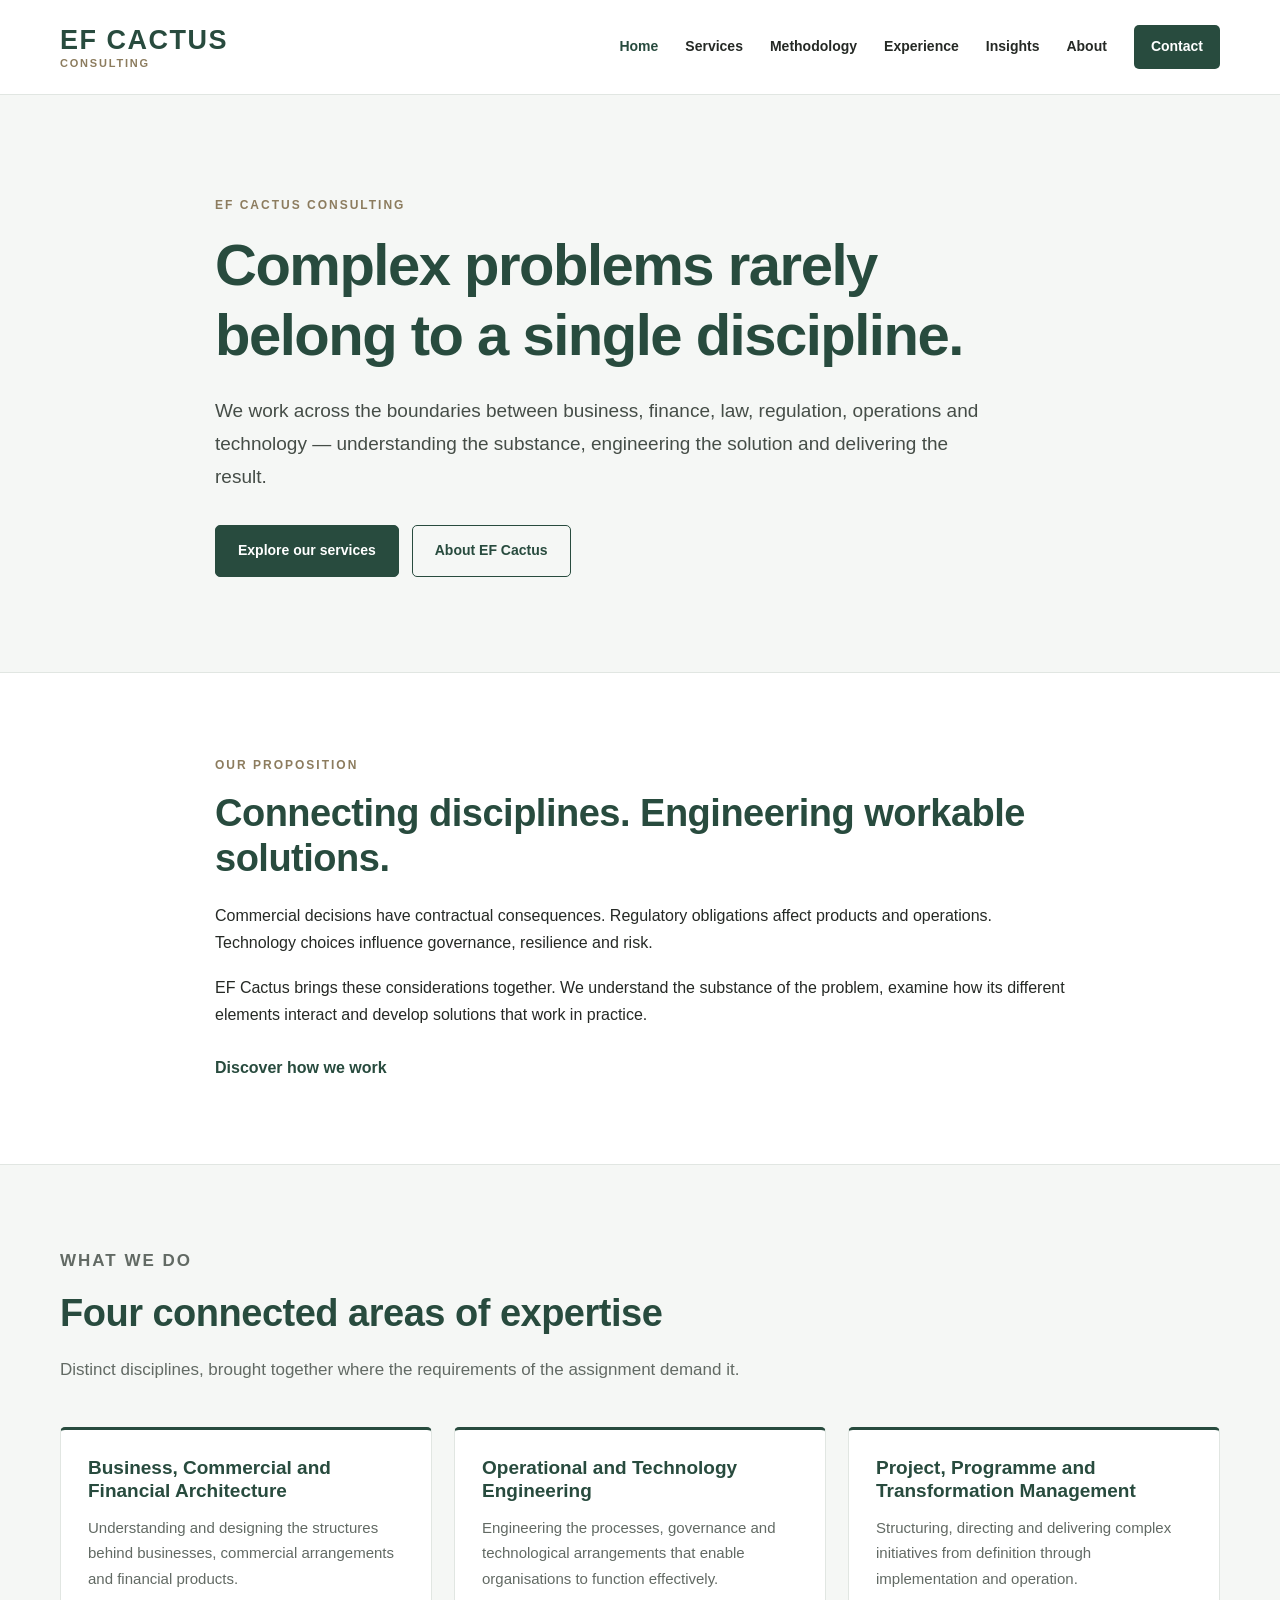
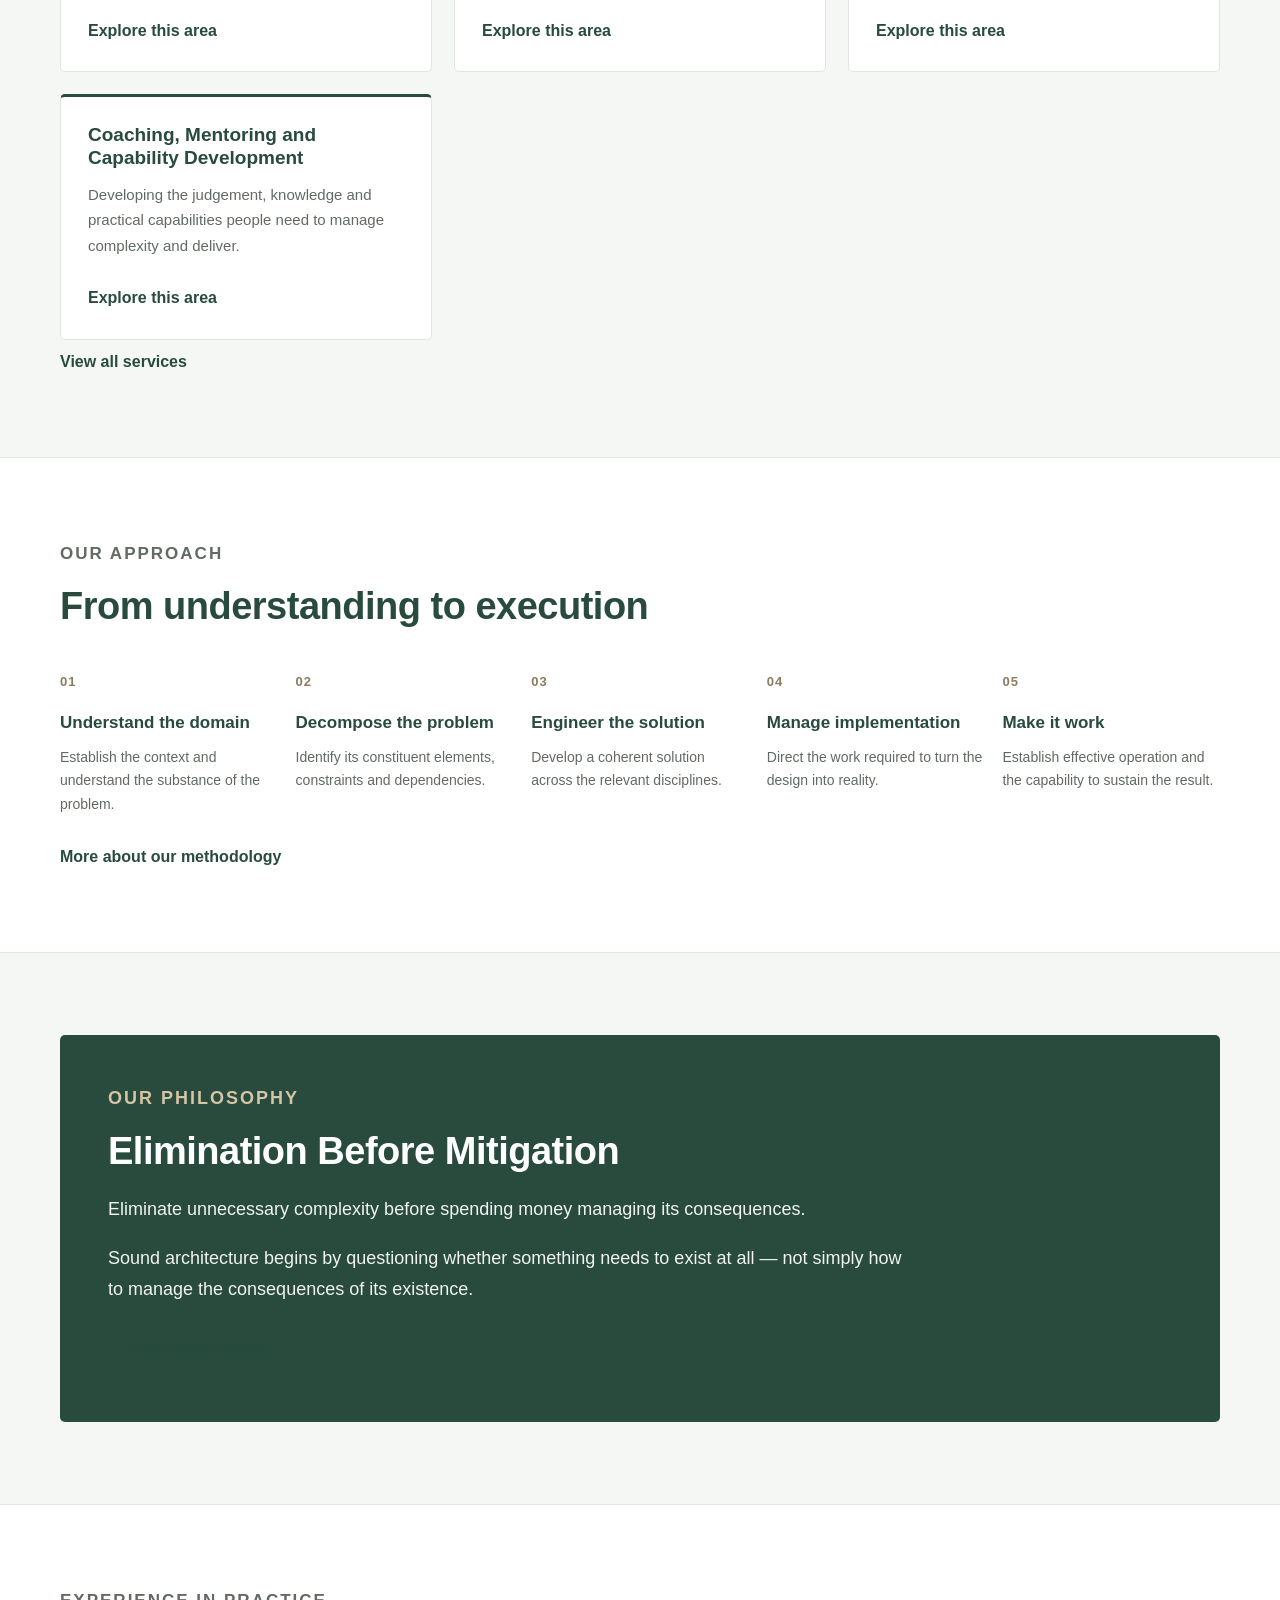
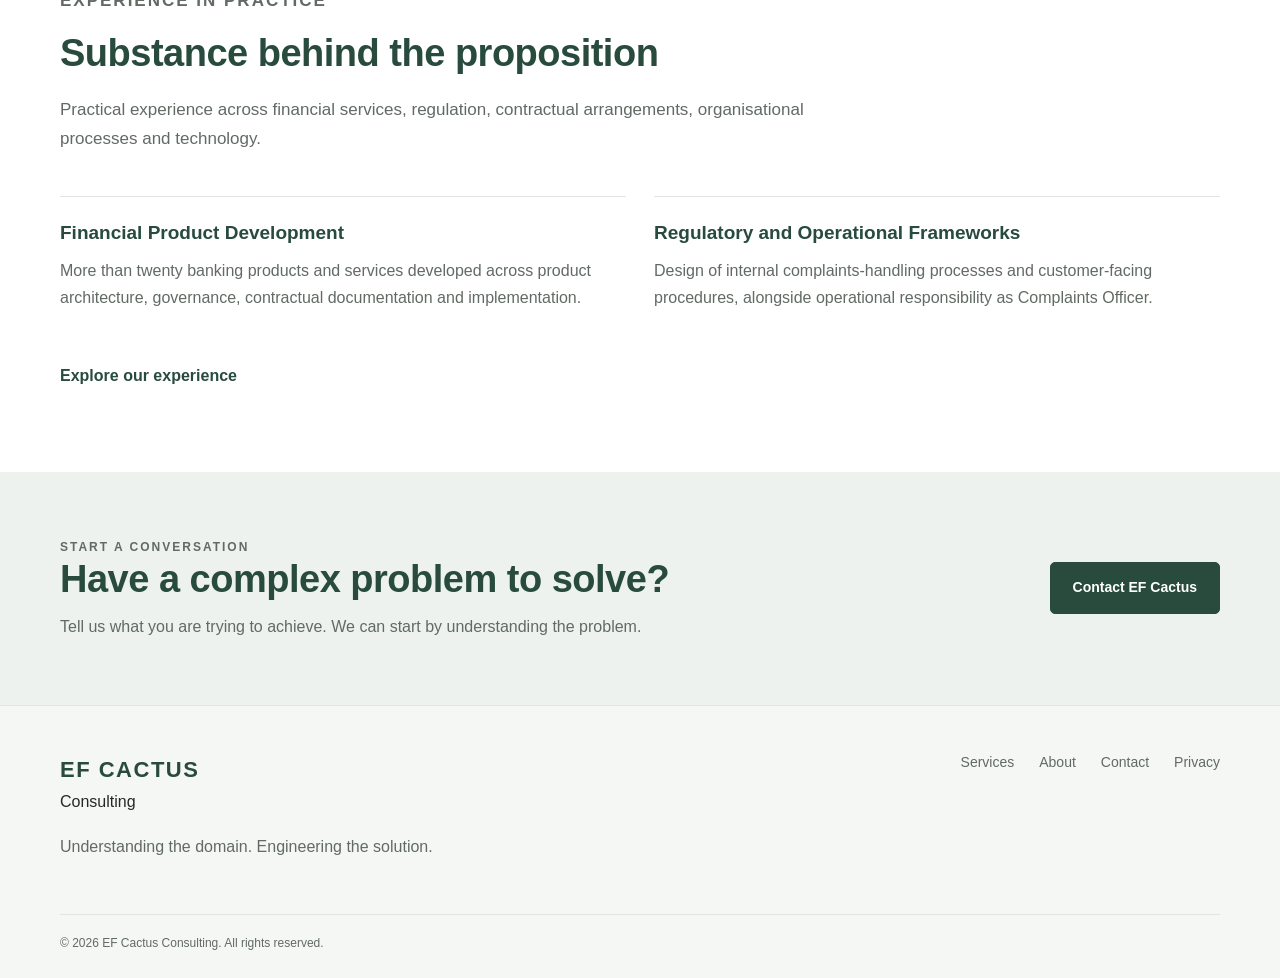
==== commit 3ec0e93c: "Update index.html" ====
--- a/index.html
+++ b/index.html
@@ -4,8 +4,8 @@
 <head>
     <meta charset="UTF-8">
     <meta name="viewport" content="width=device-width, initial-scale=1.0">
-    <meta name="description" content="EF Cactus Consulting works across business, financial, contractual, regulatory, operational and technological disciplines to engineer practical solutions and deliver results.">
-    <title>EF Cactus Consulting | Engineering Solutions Across Disciplines</title>
+    <meta name="description" content="EF Cactus Consulting works across business, finance, regulation, operations and technology to engineer practical solutions and deliver results.">
+    <title>EF Cactus Consulting | Practical Solutions to Complex Problems</title>
     <link rel="stylesheet" href="css/style.css">
 </head>
 
@@ -13,9 +13,10 @@
 
 <header class="site-header">
     <div class="container header-inner">
+
         <a class="brand" href="index.html" aria-label="EF Cactus Consulting home">
             <span class="brand-name">EF CACTUS</span>
-            <span class="brand-tagline">CONSULTING</span>
+            <span class="brand-descriptor">CONSULTING</span>
         </a>
 
         <nav class="main-nav" aria-label="Main navigation">
@@ -25,75 +26,73 @@
             <a href="experience.html">Experience</a>
             <a href="insights.html">Insights</a>
             <a href="about.html">About</a>
-            <a href="contact.html">Contact</a>
+            <a class="nav-contact" href="contact.html">Contact</a>
         </nav>
+
     </div>
 </header>
 
+
 <main>
 
-    <!-- HERO -->
+    <!-- INTRODUCTION -->
 
     <section class="hero">
         <div class="container hero-content">
+
             <p class="eyebrow">EF CACTUS CONSULTING</p>
 
             <h1>Complex problems rarely belong to a single discipline.</h1>
 
-            <p class="hero-lead">
+            <p class="lead">
                 We work across the boundaries between business, finance,
                 law, regulation, operations and technology — understanding
                 the substance, engineering the solution and delivering the result.
             </p>
 
-            <p class="hero-support">
-                Consulting, engineering, management and capability development
-                for organisations dealing with complex business challenges.
+            <div class="hero-actions">
+                <a class="button" href="services.html">Explore our services</a>
+                <a class="button button-secondary" href="about.html">About EF Cactus</a>
+            </div>
+
+        </div>
+    </section>
+
+
+    <!-- PROPOSITION -->
+
+    <section class="section">
+        <div class="container content-narrow">
+
+            <p class="eyebrow">OUR PROPOSITION</p>
+
+            <h2>Connecting disciplines. Engineering workable solutions.</h2>
+
+            <p>
+                Commercial decisions have contractual consequences.
+                Regulatory obligations affect products and operations.
+                Technology choices influence governance, resilience and risk.
             </p>
 
-            <a class="button button-primary" href="services.html">
-                Explore our services
+            <p>
+                EF Cactus brings these considerations together. We understand
+                the substance of the problem, examine how its different
+                elements interact and develop solutions that work in practice.
+            </p>
+
+            <a class="text-link" href="methodology.html">
+                Discover how we work
             </a>
-        </div>
-    </section>
-
-
-    <!-- PROPOSITION -->
-
-    <section class="section">
-        <div class="container narrow">
-            <p class="eyebrow">OUR PROPOSITION</p>
-
-            <h2>Connecting disciplines. Engineering workable solutions.</h2>
-
-            <p>
-                Complex business challenges rarely fit neatly within the
-                boundaries of a single department or professional discipline.
-                Commercial decisions have contractual consequences. Regulatory
-                obligations affect products and operations. Technology choices
-                influence governance, resilience and risk.
-            </p>
-
-            <p>
-                EF Cactus brings these considerations together. We examine
-                the substance of the problem, understand how its different
-                elements interact and develop solutions that are coherent,
-                proportionate and workable.
-            </p>
-
-            <p>
-                Our involvement extends beyond analysis and recommendations.
-                We can design the arrangements, manage the work and support
-                implementation through to practical operation.
-            </p>
-        </div>
-    </section>
-
-
-    <!-- SERVICES -->
+
+        </div>
+    </section>
+
+
+    <!-- PRINCIPAL SERVICES -->
 
     <section class="section section-alt">
         <div class="container">
+
             <div class="section-heading">
                 <p class="eyebrow">WHAT WE DO</p>
                 <h2>Four connected areas of expertise</h2>
@@ -103,7 +102,7 @@
                 </p>
             </div>
 
-            <div class="card-grid">
+            <div class="service-grid">
 
                 <article class="service-card">
                     <h3>Business, Commercial and Financial Architecture</h3>
@@ -111,130 +110,115 @@
                         Understanding and designing the structures behind
                         businesses, commercial arrangements and financial products.
                     </p>
-                    <ul>
-                        <li>Business and Commercial Architecture</li>
-                        <li>Financial Product Architecture</li>
-                        <li>Contractual and Regulatory Design</li>
-                    </ul>
-                    <a href="services.html#business-financial">
+                    <a class="text-link" href="services.html#business-financial">
                         Explore this area
                     </a>
                 </article>
 
+
                 <article class="service-card">
                     <h3>Operational and Technology Engineering</h3>
                     <p>
                         Engineering the processes, governance and technological
                         arrangements that enable organisations to function effectively.
                     </p>
-                    <ul>
-                        <li>Operational Engineering and Governance</li>
-                        <li>Technology and Operational Risk</li>
-                    </ul>
-                    <a href="services.html#operational-technology">
+                    <a class="text-link" href="services.html#operational-technology">
                         Explore this area
                     </a>
                 </article>
 
+
                 <article class="service-card">
                     <h3>Project, Programme and Transformation Management</h3>
                     <p>
                         Structuring, directing and delivering complex initiatives
-                        from initial definition through implementation and operation.
-                    </p>
-                    <ul>
-                        <li>Project and Programme Management</li>
-                        <li>Transformation and Implementation</li>
-                    </ul>
-                    <a href="services.html#project-transformation">
+                        from definition through implementation and operation.
+                    </p>
+                    <a class="text-link" href="services.html#project-transformation">
                         Explore this area
                     </a>
                 </article>
 
+
                 <article class="service-card">
                     <h3>Coaching, Mentoring and Capability Development</h3>
                     <p>
                         Developing the judgement, knowledge and practical
-                        capabilities people need to manage complexity and deliver
-                        independently.
-                    </p>
-                    <ul>
-                        <li>Management and Professional Coaching</li>
-                        <li>Project and Programme Coaching</li>
-                        <li>Operational Development and Knowledge Transfer</li>
-                    </ul>
-                    <a href="services.html#coaching-development">
+                        capabilities people need to manage complexity and deliver.
+                    </p>
+                    <a class="text-link" href="services.html#coaching-development">
                         Explore this area
                     </a>
                 </article>
 
             </div>
-        </div>
-    </section>
-
-
-    <!-- METHODOLOGY -->
+
+            <div class="section-link">
+                <a class="text-link" href="services.html">
+                    View all services
+                </a>
+            </div>
+
+        </div>
+    </section>
+
+
+    <!-- APPROACH -->
 
     <section class="section">
         <div class="container">
+
             <div class="section-heading">
-                <p class="eyebrow">HOW WE WORK</p>
+                <p class="eyebrow">OUR APPROACH</p>
                 <h2>From understanding to execution</h2>
-                <p>
-                    A practical approach that connects analysis, engineering
-                    and delivery.
-                </p>
-            </div>
-
-            <div class="process-grid">
-
-                <div class="process-step">
-                    <span class="step-number">01</span>
+            </div>
+
+            <div class="method-grid">
+
+                <div class="method-step">
                     <h3>Understand the domain</h3>
                     <p>
-                        Establish the business context and understand the
-                        commercial, contractual, regulatory, operational
-                        and technological substance.
-                    </p>
-                </div>
-
-                <div class="process-step">
-                    <span class="step-number">02</span>
+                        Establish the context and understand the substance
+                        of the problem.
+                    </p>
+                </div>
+
+                <div class="method-step">
                     <h3>Decompose the problem</h3>
                     <p>
-                        Identify its constituent elements, constraints,
-                        dependencies and underlying causes.
-                    </p>
-                </div>
-
-                <div class="process-step">
-                    <span class="step-number">03</span>
+                        Identify its constituent elements, constraints
+                        and dependencies.
+                    </p>
+                </div>
+
+                <div class="method-step">
                     <h3>Engineer the solution</h3>
                     <p>
-                        Develop a coherent solution that addresses the
-                        actual problem and works across the relevant disciplines.
-                    </p>
-                </div>
-
-                <div class="process-step">
-                    <span class="step-number">04</span>
+                        Develop a coherent solution across the relevant disciplines.
+                    </p>
+                </div>
+
+                <div class="method-step">
                     <h3>Manage implementation</h3>
                     <p>
-                        Structure and direct the work required to turn
-                        the design into operational reality.
-                    </p>
-                </div>
-
-                <div class="process-step">
-                    <span class="step-number">05</span>
+                        Direct the work required to turn the design into reality.
+                    </p>
+                </div>
+
+                <div class="method-step">
                     <h3>Make it work</h3>
                     <p>
-                        Establish effective operation, clear responsibilities
-                        and the capability to sustain the result.
-                    </p>
-                </div>
-
-            </div>
+                        Establish effective operation and the capability
+                        to sustain the result.
+                    </p>
+                </div>
+
+            </div>
+
+            <a class="text-link" href="methodology.html">
+                More about our methodology
+            </a>
+
         </div>
     </section>
 
@@ -242,40 +226,29 @@
     <!-- PHILOSOPHY -->
 
     <section class="section section-alt">
-        <div class="container philosophy">
-            <div>
+        <div class="container">
+
+            <div class="principle">
                 <p class="eyebrow">OUR PHILOSOPHY</p>
+
                 <h2>Elimination Before Mitigation</h2>
-            </div>
-
-            <div>
-                <p class="philosophy-lead">
-                    Eliminate unnecessary complexity before spending
-                    money managing its consequences.
-                </p>
-
-                <p>
-                    Organisations often invest considerable resources in
-                    controlling the risks created by decisions that were
-                    never properly questioned.
-                </p>
-
-                <p>
-                    We believe in examining necessity before complexity,
-                    and eliminating unnecessary exposure before introducing
-                    layers of mitigation and control.
-                </p>
-
-                <p>
-                    Sound architecture begins with asking whether something
+
+                <p>
+                    Eliminate unnecessary complexity before spending money
+                    managing its consequences.
+                </p>
+
+                <p>
+                    Sound architecture begins by questioning whether something
                     needs to exist at all — not simply how to manage the
                     consequences of its existence.
                 </p>
 
-                <a href="insights.html">
+                <a class="button button-secondary" href="insights.html">
                     Explore our thinking
                 </a>
             </div>
+
         </div>
     </section>
 
@@ -284,13 +257,14 @@
 
     <section class="section">
         <div class="container">
+
             <div class="section-heading">
                 <p class="eyebrow">EXPERIENCE IN PRACTICE</p>
                 <h2>Substance behind the proposition</h2>
                 <p>
-                    Our approach is grounded in practical work across
-                    financial services, business operations, regulation,
-                    contractual arrangements and technology.
+                    Practical experience across financial services,
+                    regulation, contractual arrangements, organisational
+                    processes and technology.
                 </p>
             </div>
 
@@ -299,66 +273,49 @@
                 <article class="evidence-item">
                     <h3>Financial Product Development</h3>
                     <p>
-                        Designed and developed more than twenty banking
-                        products and services, encompassing product rationale,
-                        architecture, governance, contractual documentation,
-                        operational requirements and implementation.
+                        More than twenty banking products and services
+                        developed across product architecture, governance,
+                        contractual documentation and implementation.
                     </p>
                 </article>
 
                 <article class="evidence-item">
                     <h3>Regulatory and Operational Frameworks</h3>
                     <p>
-                        Designed internal complaints-handling processes and
-                        customer-facing procedures, and operated the
-                        Complaints Officer function within a banking environment.
-                    </p>
-                </article>
-
-                <article class="evidence-item">
-                    <h3>Process and Organisational Engineering</h3>
-                    <p>
-                        Developed product development methodologies,
-                        organisational procedures and operational frameworks
-                        connecting business requirements with governance
-                        and execution.
-                    </p>
-                </article>
-
-                <article class="evidence-item">
-                    <h3>Technology and Project Delivery</h3>
-                    <p>
-                        Worked across banking systems, regulatory reporting,
-                        data processes, systems implementation and complex
-                        project delivery.
-                    </p>
-                </article>
-
-            </div>
-
-            <div class="section-link">
-                <a href="experience.html">Explore our experience</a>
-            </div>
+                        Design of internal complaints-handling processes
+                        and customer-facing procedures, alongside operational
+                        responsibility as Complaints Officer.
+                    </p>
+                </article>
+
+            </div>
+
+            <a class="text-link" href="experience.html">
+                Explore our experience
+            </a>
+
         </div>
     </section>
 
 
     <!-- CONTACT -->
 
-    <section class="contact-section">
-        <div class="container contact-inner">
+    <section class="contact-strip">
+        <div class="container contact-strip-inner">
+
             <div>
                 <p class="eyebrow">START A CONVERSATION</p>
                 <h2>Have a complex problem to solve?</h2>
                 <p>
-                    Tell us what you are trying to achieve. We can start
-                    by understanding the problem.
-                </p>
-            </div>
-
-            <a class="button button-light" href="contact.html">
+                    Tell us what you are trying to achieve.
+                    We can start by understanding the problem.
+                </p>
+            </div>
+
+            <a class="button" href="contact.html">
                 Contact EF Cactus
             </a>
+
         </div>
     </section>
 
@@ -366,25 +323,31 @@
 
 
 <footer class="site-footer">
-    <div class="container footer-inner">
-        <div>
-            <span class="footer-brand">EF CACTUS</span>
-            <p>Consulting</p>
-            <p class="footer-tagline">
-                Understanding the domain. Engineering the solution.
-            </p>
-        </div>
-
-        <div class="footer-links">
-            <a href="services.html">Services</a>
-            <a href="about.html">About</a>
-            <a href="contact.html">Contact</a>
-            <a href="privacy.html">Privacy</a>
-        </div>
-
-        <p class="copyright">
+    <div class="container">
+
+        <div class="footer-inner">
+
+            <div class="footer-brand">
+                <span class="brand-name">EF CACTUS</span>
+                <p>Consulting</p>
+                <p class="muted">
+                    Understanding the domain. Engineering the solution.
+                </p>
+            </div>
+
+            <nav class="footer-links" aria-label="Footer navigation">
+                <a href="services.html">Services</a>
+                <a href="about.html">About</a>
+                <a href="contact.html">Contact</a>
+                <a href="privacy.html">Privacy</a>
+            </nav>
+
+        </div>
+
+        <div class="footer-bottom">
             &copy; 2026 EF Cactus Consulting. All rights reserved.
-        </p>
+        </div>
+
     </div>
 </footer>
 
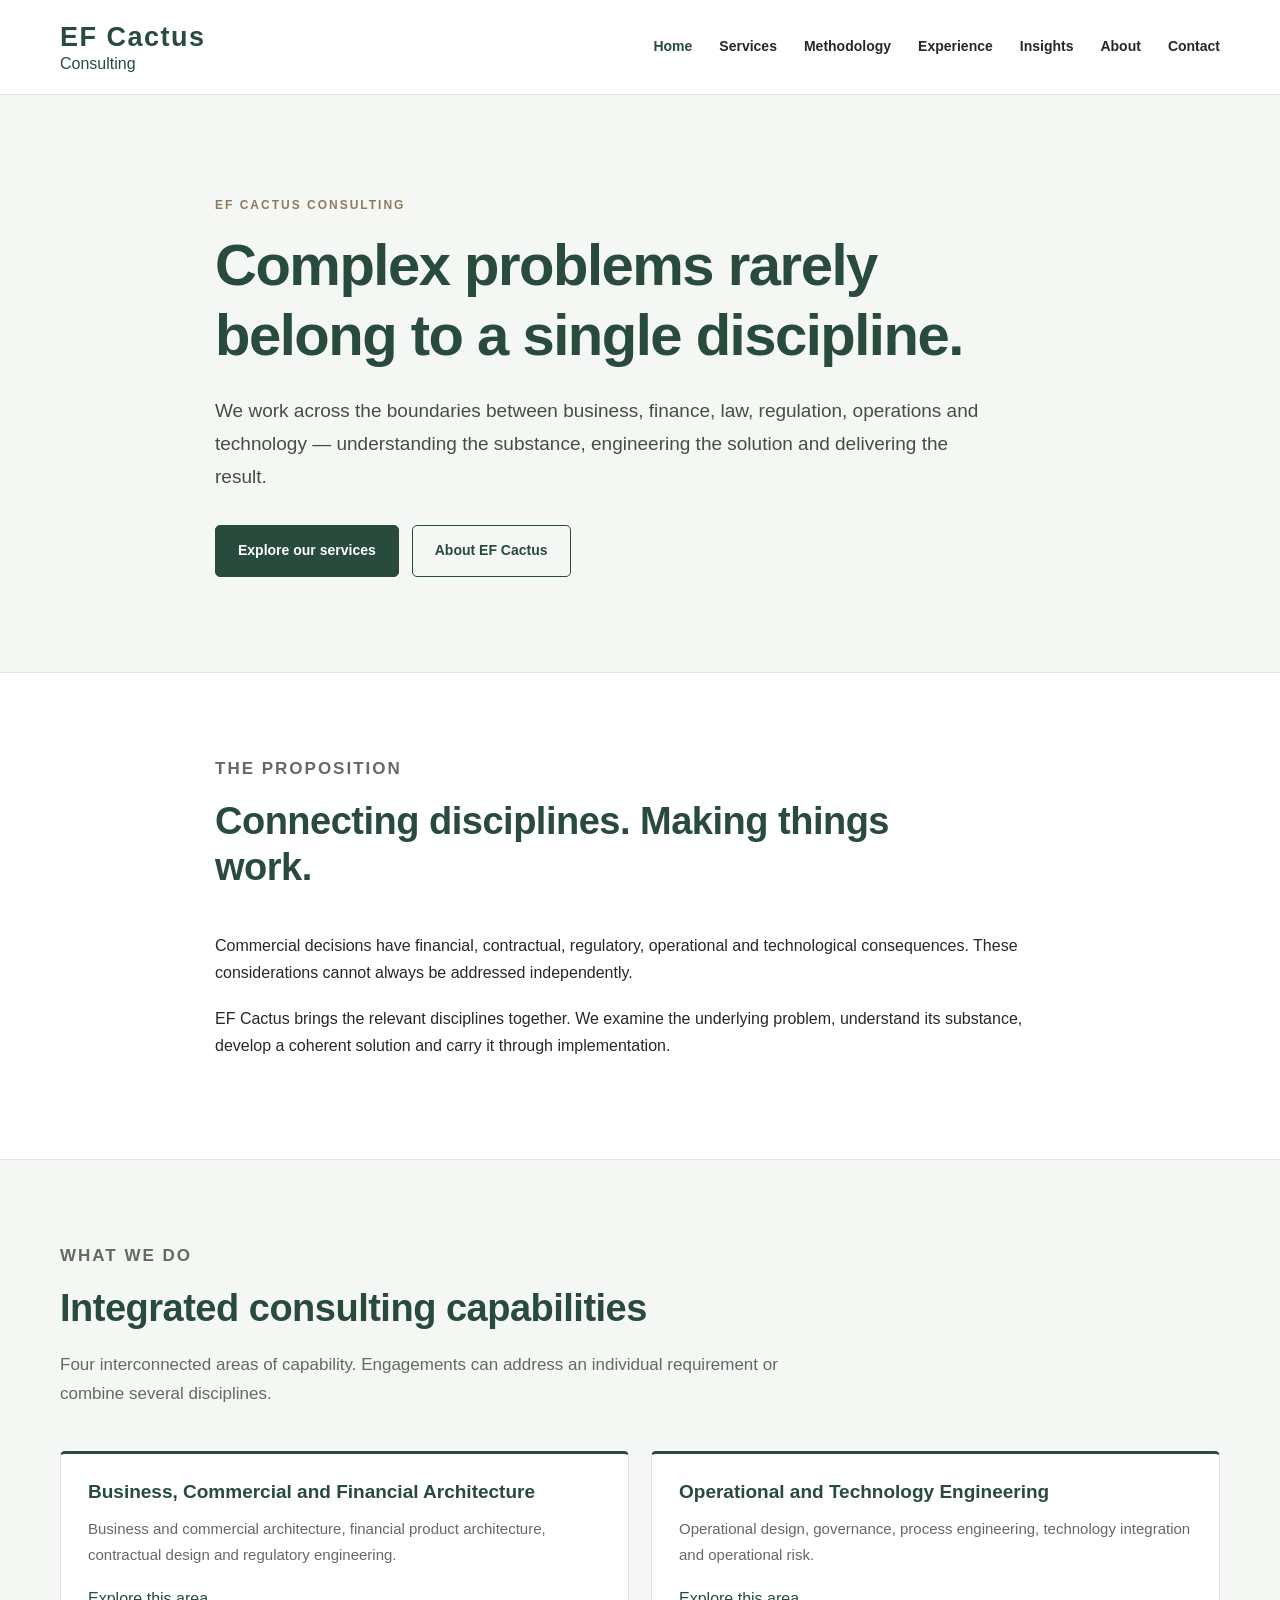
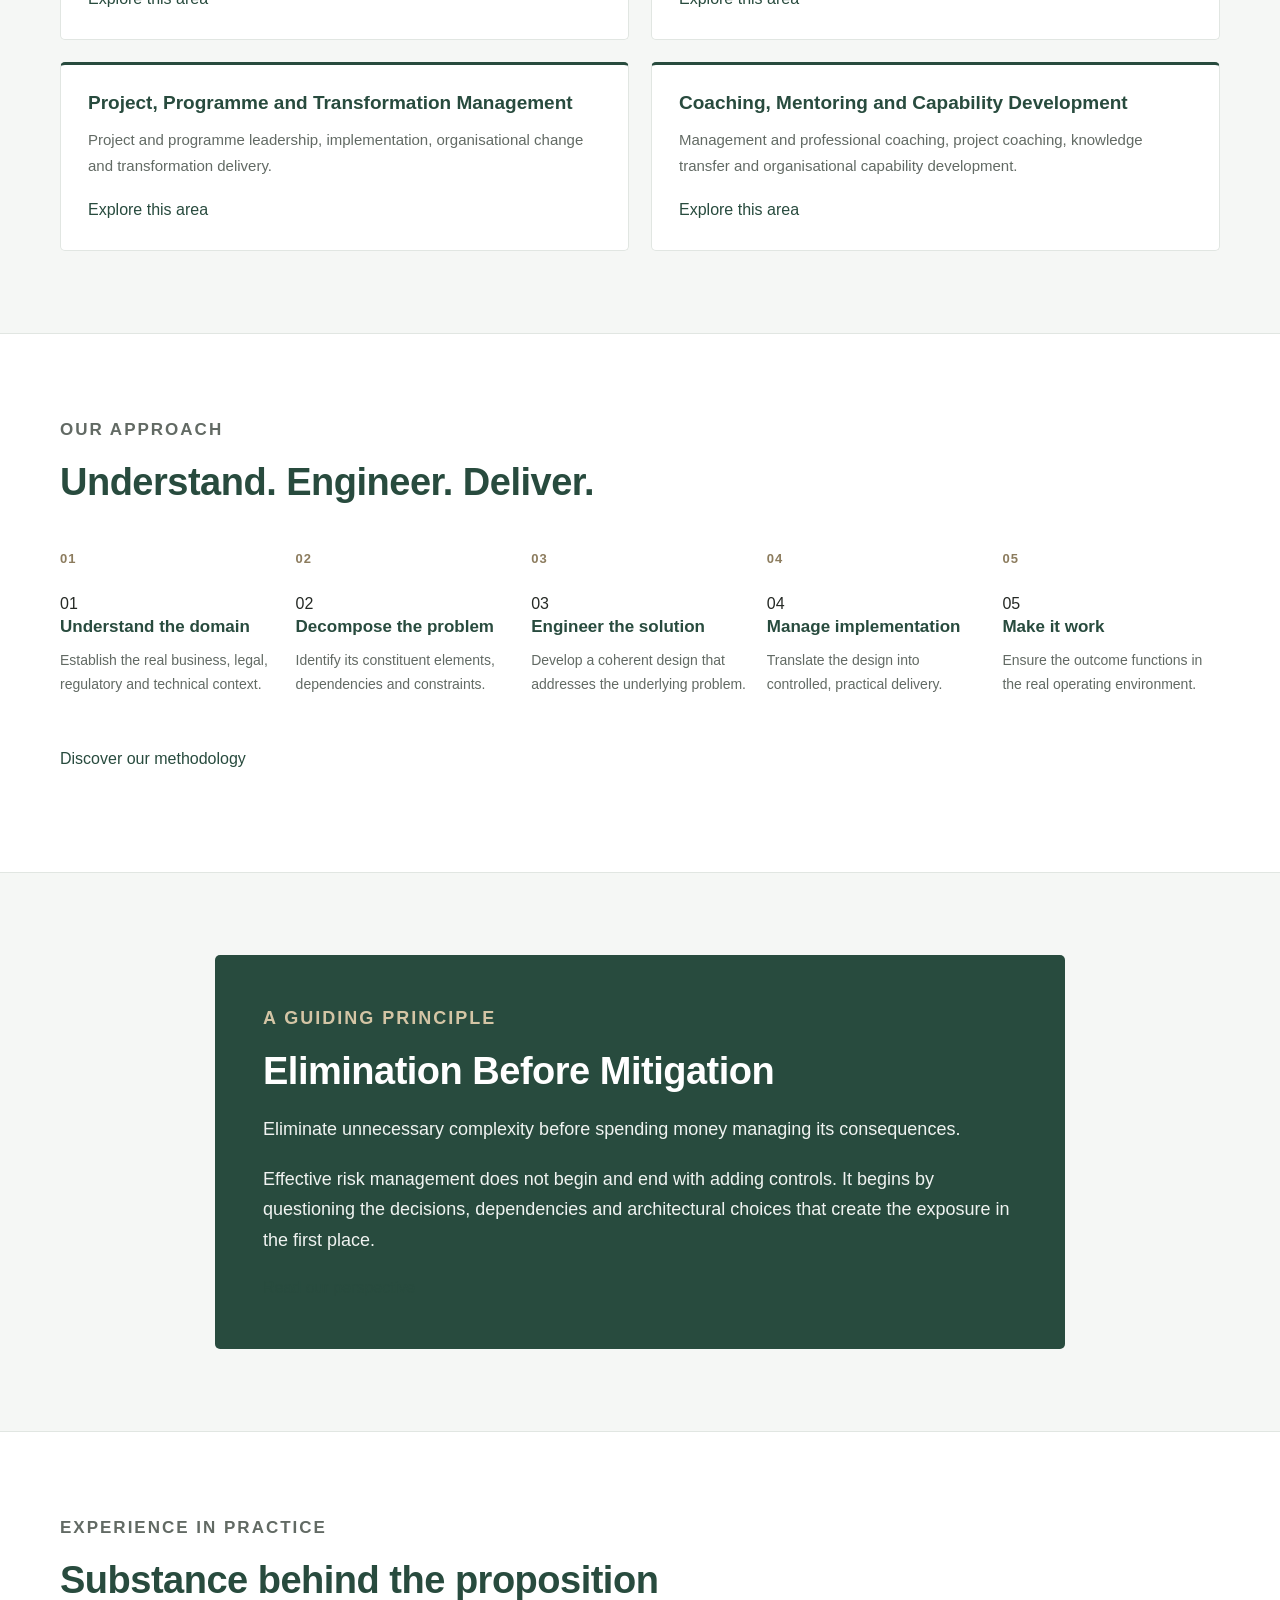
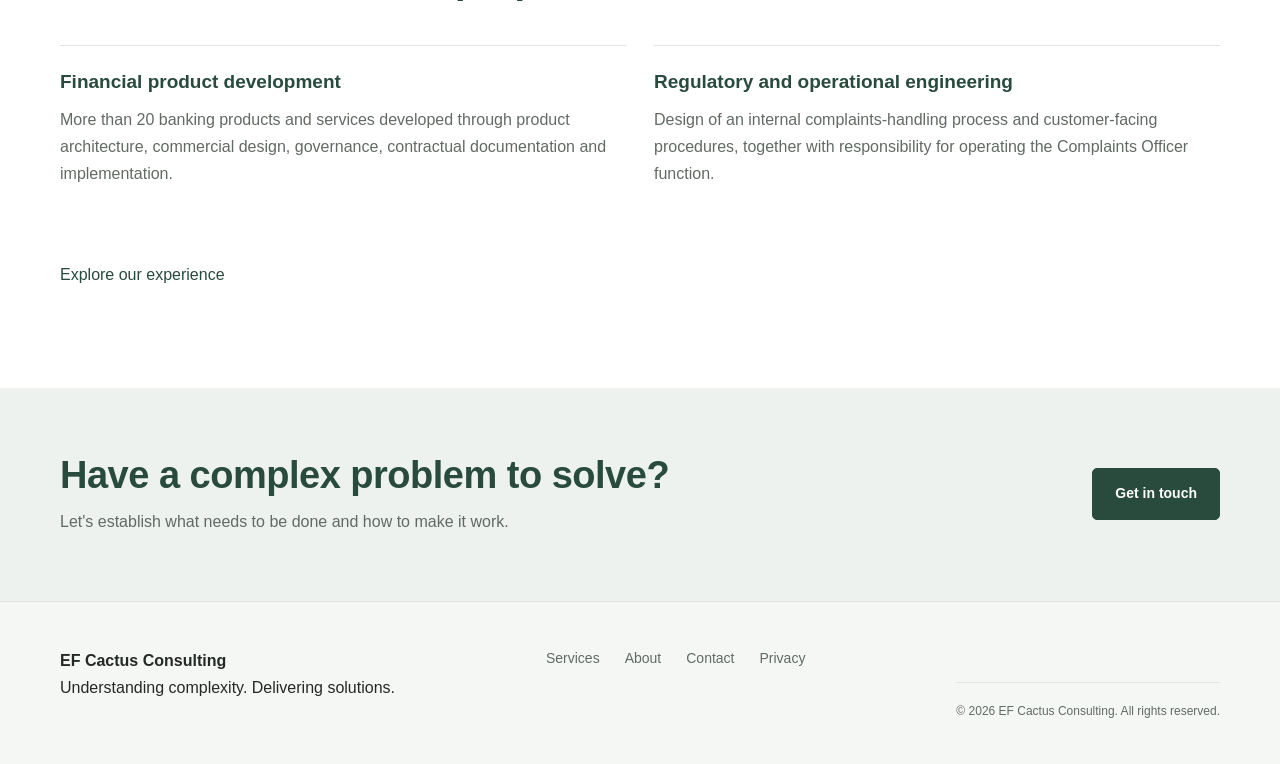
==== commit 37898e07: "Update index.html" ====
--- a/index.html
+++ b/index.html
@@ -1,354 +1,256 @@
-
 <!DOCTYPE html>
 <html lang="en">
 <head>
-    <meta charset="UTF-8">
-    <meta name="viewport" content="width=device-width, initial-scale=1.0">
-    <meta name="description" content="EF Cactus Consulting works across business, finance, regulation, operations and technology to engineer practical solutions and deliver results.">
-    <title>EF Cactus Consulting | Practical Solutions to Complex Problems</title>
-    <link rel="stylesheet" href="css/style.css">
+  <meta charset="UTF-8">
+  <meta name="viewport" content="width=device-width, initial-scale=1.0">
+  <meta name="description" content="EF Cactus Consulting works across business, finance, law, regulation, operations and technology to engineer practical solutions and deliver results.">
+  <title>EF Cactus Consulting | Understanding Complexity. Delivering Solutions.</title>
+  <link rel="stylesheet" href="css/style.css">
 </head>
 
 <body>
 
 <header class="site-header">
-    <div class="container header-inner">
-
-        <a class="brand" href="index.html" aria-label="EF Cactus Consulting home">
-            <span class="brand-name">EF CACTUS</span>
-            <span class="brand-descriptor">CONSULTING</span>
-        </a>
-
-        <nav class="main-nav" aria-label="Main navigation">
-            <a href="index.html" aria-current="page">Home</a>
-            <a href="services.html">Services</a>
-            <a href="methodology.html">Methodology</a>
-            <a href="experience.html">Experience</a>
-            <a href="insights.html">Insights</a>
-            <a href="about.html">About</a>
-            <a class="nav-contact" href="contact.html">Contact</a>
-        </nav>
-
-    </div>
+  <div class="container header-inner">
+    <a class="brand" href="index.html">
+      <span class="brand-name">EF Cactus</span>
+      <span class="brand-tagline">Consulting</span>
+    </a>
+
+    <nav class="main-nav">
+      <a href="index.html" aria-current="page">Home</a>
+      <a href="services.html">Services</a>
+      <a href="methodology.html">Methodology</a>
+      <a href="experience.html">Experience</a>
+      <a href="insights.html">Insights</a>
+      <a href="about.html">About</a>
+      <a href="contact.html">Contact</a>
+    </nav>
+  </div>
 </header>
 
-
 <main>
 
-    <!-- INTRODUCTION -->
-
-    <section class="hero">
-        <div class="container hero-content">
-
-            <p class="eyebrow">EF CACTUS CONSULTING</p>
-
-            <h1>Complex problems rarely belong to a single discipline.</h1>
-
-            <p class="lead">
-                We work across the boundaries between business, finance,
-                law, regulation, operations and technology — understanding
-                the substance, engineering the solution and delivering the result.
-            </p>
-
-            <div class="hero-actions">
-                <a class="button" href="services.html">Explore our services</a>
-                <a class="button button-secondary" href="about.html">About EF Cactus</a>
-            </div>
-
-        </div>
-    </section>
-
-
-    <!-- PROPOSITION -->
-
-    <section class="section">
-        <div class="container content-narrow">
-
-            <p class="eyebrow">OUR PROPOSITION</p>
-
-            <h2>Connecting disciplines. Engineering workable solutions.</h2>
-
-            <p>
-                Commercial decisions have contractual consequences.
-                Regulatory obligations affect products and operations.
-                Technology choices influence governance, resilience and risk.
-            </p>
-
-            <p>
-                EF Cactus brings these considerations together. We understand
-                the substance of the problem, examine how its different
-                elements interact and develop solutions that work in practice.
-            </p>
-
-            <a class="text-link" href="methodology.html">
-                Discover how we work
-            </a>
-
-        </div>
-    </section>
-
-
-    <!-- PRINCIPAL SERVICES -->
-
-    <section class="section section-alt">
-        <div class="container">
-
-            <div class="section-heading">
-                <p class="eyebrow">WHAT WE DO</p>
-                <h2>Four connected areas of expertise</h2>
-                <p>
-                    Distinct disciplines, brought together where the
-                    requirements of the assignment demand it.
-                </p>
-            </div>
-
-            <div class="service-grid">
-
-                <article class="service-card">
-                    <h3>Business, Commercial and Financial Architecture</h3>
-                    <p>
-                        Understanding and designing the structures behind
-                        businesses, commercial arrangements and financial products.
-                    </p>
-                    <a class="text-link" href="services.html#business-financial">
-                        Explore this area
-                    </a>
-                </article>
-
-
-                <article class="service-card">
-                    <h3>Operational and Technology Engineering</h3>
-                    <p>
-                        Engineering the processes, governance and technological
-                        arrangements that enable organisations to function effectively.
-                    </p>
-                    <a class="text-link" href="services.html#operational-technology">
-                        Explore this area
-                    </a>
-                </article>
-
-
-                <article class="service-card">
-                    <h3>Project, Programme and Transformation Management</h3>
-                    <p>
-                        Structuring, directing and delivering complex initiatives
-                        from definition through implementation and operation.
-                    </p>
-                    <a class="text-link" href="services.html#project-transformation">
-                        Explore this area
-                    </a>
-                </article>
-
-
-                <article class="service-card">
-                    <h3>Coaching, Mentoring and Capability Development</h3>
-                    <p>
-                        Developing the judgement, knowledge and practical
-                        capabilities people need to manage complexity and deliver.
-                    </p>
-                    <a class="text-link" href="services.html#coaching-development">
-                        Explore this area
-                    </a>
-                </article>
-
-            </div>
-
-            <div class="section-link">
-                <a class="text-link" href="services.html">
-                    View all services
-                </a>
-            </div>
-
-        </div>
-    </section>
-
-
-    <!-- APPROACH -->
-
-    <section class="section">
-        <div class="container">
-
-            <div class="section-heading">
-                <p class="eyebrow">OUR APPROACH</p>
-                <h2>From understanding to execution</h2>
-            </div>
-
-            <div class="method-grid">
-
-                <div class="method-step">
-                    <h3>Understand the domain</h3>
-                    <p>
-                        Establish the context and understand the substance
-                        of the problem.
-                    </p>
-                </div>
-
-                <div class="method-step">
-                    <h3>Decompose the problem</h3>
-                    <p>
-                        Identify its constituent elements, constraints
-                        and dependencies.
-                    </p>
-                </div>
-
-                <div class="method-step">
-                    <h3>Engineer the solution</h3>
-                    <p>
-                        Develop a coherent solution across the relevant disciplines.
-                    </p>
-                </div>
-
-                <div class="method-step">
-                    <h3>Manage implementation</h3>
-                    <p>
-                        Direct the work required to turn the design into reality.
-                    </p>
-                </div>
-
-                <div class="method-step">
-                    <h3>Make it work</h3>
-                    <p>
-                        Establish effective operation and the capability
-                        to sustain the result.
-                    </p>
-                </div>
-
-            </div>
-
-            <a class="text-link" href="methodology.html">
-                More about our methodology
-            </a>
-
-        </div>
-    </section>
-
-
-    <!-- PHILOSOPHY -->
-
-    <section class="section section-alt">
-        <div class="container">
-
-            <div class="principle">
-                <p class="eyebrow">OUR PHILOSOPHY</p>
-
-                <h2>Elimination Before Mitigation</h2>
-
-                <p>
-                    Eliminate unnecessary complexity before spending money
-                    managing its consequences.
-                </p>
-
-                <p>
-                    Sound architecture begins by questioning whether something
-                    needs to exist at all — not simply how to manage the
-                    consequences of its existence.
-                </p>
-
-                <a class="button button-secondary" href="insights.html">
-                    Explore our thinking
-                </a>
-            </div>
-
-        </div>
-    </section>
-
-
-    <!-- EXPERIENCE -->
-
-    <section class="section">
-        <div class="container">
-
-            <div class="section-heading">
-                <p class="eyebrow">EXPERIENCE IN PRACTICE</p>
-                <h2>Substance behind the proposition</h2>
-                <p>
-                    Practical experience across financial services,
-                    regulation, contractual arrangements, organisational
-                    processes and technology.
-                </p>
-            </div>
-
-            <div class="evidence-grid">
-
-                <article class="evidence-item">
-                    <h3>Financial Product Development</h3>
-                    <p>
-                        More than twenty banking products and services
-                        developed across product architecture, governance,
-                        contractual documentation and implementation.
-                    </p>
-                </article>
-
-                <article class="evidence-item">
-                    <h3>Regulatory and Operational Frameworks</h3>
-                    <p>
-                        Design of internal complaints-handling processes
-                        and customer-facing procedures, alongside operational
-                        responsibility as Complaints Officer.
-                    </p>
-                </article>
-
-            </div>
-
-            <a class="text-link" href="experience.html">
-                Explore our experience
-            </a>
-
-        </div>
-    </section>
-
-
-    <!-- CONTACT -->
-
-    <section class="contact-strip">
-        <div class="container contact-strip-inner">
-
-            <div>
-                <p class="eyebrow">START A CONVERSATION</p>
-                <h2>Have a complex problem to solve?</h2>
-                <p>
-                    Tell us what you are trying to achieve.
-                    We can start by understanding the problem.
-                </p>
-            </div>
-
-            <a class="button" href="contact.html">
-                Contact EF Cactus
-            </a>
-
-        </div>
-    </section>
+  <section class="hero">
+    <div class="container hero-content">
+      <p class="eyebrow">EF Cactus Consulting</p>
+
+      <h1>Complex problems rarely belong to a single discipline.</h1>
+
+      <p class="lead">
+        We work across the boundaries between business, finance, law,
+        regulation, operations and technology — understanding the substance,
+        engineering the solution and delivering the result.
+      </p>
+
+      <div class="hero-actions">
+        <a class="button button-primary" href="services.html">Explore our services</a>
+        <a class="button button-secondary" href="about.html">About EF Cactus</a>
+      </div>
+    </div>
+  </section>
+
+  <section class="section">
+    <div class="container content-narrow">
+      <div class="section-heading">
+        <p class="eyebrow">The proposition</p>
+        <h2>Connecting disciplines. Making things work.</h2>
+      </div>
+
+      <p>
+        Commercial decisions have financial, contractual, regulatory,
+        operational and technological consequences. These considerations
+        cannot always be addressed independently.
+      </p>
+
+      <p>
+        EF Cactus brings the relevant disciplines together. We examine the
+        underlying problem, understand its substance, develop a coherent
+        solution and carry it through implementation.
+      </p>
+    </div>
+  </section>
+
+  <section class="section section-alt">
+    <div class="container">
+      <div class="section-heading">
+        <p class="eyebrow">What we do</p>
+        <h2>Integrated consulting capabilities</h2>
+        <p>
+          Four interconnected areas of capability. Engagements can address
+          an individual requirement or combine several disciplines.
+        </p>
+      </div>
+
+      <div class="service-grid">
+
+        <article class="service-card" id="business-financial">
+          <h3>Business, Commercial and Financial Architecture</h3>
+          <p>
+            Business and commercial architecture, financial product
+            architecture, contractual design and regulatory engineering.
+          </p>
+          <a href="services.html#business-financial">Explore this area</a>
+        </article>
+
+        <article class="service-card" id="operational-technology">
+          <h3>Operational and Technology Engineering</h3>
+          <p>
+            Operational design, governance, process engineering,
+            technology integration and operational risk.
+          </p>
+          <a href="services.html#operational-technology">Explore this area</a>
+        </article>
+
+        <article class="service-card" id="project-transformation">
+          <h3>Project, Programme and Transformation Management</h3>
+          <p>
+            Project and programme leadership, implementation,
+            organisational change and transformation delivery.
+          </p>
+          <a href="services.html#project-transformation">Explore this area</a>
+        </article>
+
+        <article class="service-card" id="coaching-development">
+          <h3>Coaching, Mentoring and Capability Development</h3>
+          <p>
+            Management and professional coaching, project coaching,
+            knowledge transfer and organisational capability development.
+          </p>
+          <a href="services.html#coaching-development">Explore this area</a>
+        </article>
+
+      </div>
+    </div>
+  </section>
+
+  <section class="section">
+    <div class="container">
+      <div class="section-heading">
+        <p class="eyebrow">Our approach</p>
+        <h2>Understand. Engineer. Deliver.</h2>
+      </div>
+
+      <div class="method-grid">
+        <div class="method-step">
+          <span>01</span>
+          <h3>Understand the domain</h3>
+          <p>Establish the real business, legal, regulatory and technical context.</p>
+        </div>
+
+        <div class="method-step">
+          <span>02</span>
+          <h3>Decompose the problem</h3>
+          <p>Identify its constituent elements, dependencies and constraints.</p>
+        </div>
+
+        <div class="method-step">
+          <span>03</span>
+          <h3>Engineer the solution</h3>
+          <p>Develop a coherent design that addresses the underlying problem.</p>
+        </div>
+
+        <div class="method-step">
+          <span>04</span>
+          <h3>Manage implementation</h3>
+          <p>Translate the design into controlled, practical delivery.</p>
+        </div>
+
+        <div class="method-step">
+          <span>05</span>
+          <h3>Make it work</h3>
+          <p>Ensure the outcome functions in the real operating environment.</p>
+        </div>
+      </div>
+
+      <p class="section-link">
+        <a href="methodology.html">Discover our methodology</a>
+      </p>
+    </div>
+  </section>
+
+  <section class="section section-alt">
+    <div class="container content-narrow">
+      <div class="principle">
+        <p class="eyebrow">A guiding principle</p>
+        <h2>Elimination Before Mitigation</h2>
+        <p class="lead">
+          Eliminate unnecessary complexity before spending money managing
+          its consequences.
+        </p>
+        <p>
+          Effective risk management does not begin and end with adding
+          controls. It begins by questioning the decisions, dependencies
+          and architectural choices that create the exposure in the first place.
+        </p>
+        <a href="articles/elimination-before-mitigation.html">Read our perspective</a>
+      </div>
+    </div>
+  </section>
+
+  <section class="section">
+    <div class="container">
+      <div class="section-heading">
+        <p class="eyebrow">Experience in practice</p>
+        <h2>Substance behind the proposition</h2>
+      </div>
+
+      <div class="evidence-grid">
+        <article class="evidence-item">
+          <h3>Financial product development</h3>
+          <p>
+            More than 20 banking products and services developed through
+            product architecture, commercial design, governance,
+            contractual documentation and implementation.
+          </p>
+        </article>
+
+        <article class="evidence-item">
+          <h3>Regulatory and operational engineering</h3>
+          <p>
+            Design of an internal complaints-handling process and
+            customer-facing procedures, together with responsibility
+            for operating the Complaints Officer function.
+          </p>
+        </article>
+      </div>
+
+      <p class="section-link">
+        <a href="experience.html">Explore our experience</a>
+      </p>
+    </div>
+  </section>
+
+  <section class="contact-strip">
+    <div class="container contact-strip-inner">
+      <div>
+        <h2>Have a complex problem to solve?</h2>
+        <p>Let's establish what needs to be done and how to make it work.</p>
+      </div>
+      <a class="button button-primary" href="contact.html">Get in touch</a>
+    </div>
+  </section>
 
 </main>
 
-
 <footer class="site-footer">
-    <div class="container">
-
-        <div class="footer-inner">
-
-            <div class="footer-brand">
-                <span class="brand-name">EF CACTUS</span>
-                <p>Consulting</p>
-                <p class="muted">
-                    Understanding the domain. Engineering the solution.
-                </p>
-            </div>
-
-            <nav class="footer-links" aria-label="Footer navigation">
-                <a href="services.html">Services</a>
-                <a href="about.html">About</a>
-                <a href="contact.html">Contact</a>
-                <a href="privacy.html">Privacy</a>
-            </nav>
-
-        </div>
-
-        <div class="footer-bottom">
-            &copy; 2026 EF Cactus Consulting. All rights reserved.
-        </div>
-
-    </div>
+  <div class="container footer-inner">
+    <div class="footer-brand">
+      <strong>EF Cactus Consulting</strong>
+      <p>Understanding complexity. Delivering solutions.</p>
+    </div>
+
+    <div class="footer-links">
+      <a href="services.html">Services</a>
+      <a href="about.html">About</a>
+      <a href="contact.html">Contact</a>
+      <a href="privacy.html">Privacy</a>
+    </div>
+
+    <div class="footer-bottom">
+      <p>&copy; 2026 EF Cactus Consulting. All rights reserved.</p>
+    </div>
+  </div>
 </footer>
 
 </body>
--- a/css/style.css
+++ b/css/style.css
@@ -1,3 +1,4 @@
+
 :root {
   --green: #284B3E;
   --green-dark: #1D382E;
@@ -12,6 +13,8 @@
   --radius: 5px;
 }
 
+/* General foundation */
+
 * {
   box-sizing: border-box;
 }
@@ -48,6 +51,10 @@
   margin-inline: auto;
 }
 
+.content-narrow {
+  max-width: 850px;
+}
+
 /* Header and navigation */
 
 .site-header {
@@ -116,7 +123,7 @@
   background: var(--green-dark);
 }
 
-/* General typography */
+/* Typography */
 
 .eyebrow {
   margin: 0 0 15px;
@@ -127,7 +134,9 @@
   text-transform: uppercase;
 }
 
-h1, h2, h3 {
+h1,
+h2,
+h3 {
   color: var(--green);
   line-height: 1.2;
   font-weight: 600;
@@ -201,6 +210,10 @@
   font-weight: 700;
 }
 
+.section-link {
+  margin-top: 30px;
+}
+
 /* Homepage hero */
 
 .hero {
@@ -228,7 +241,7 @@
   margin-top: 32px;
 }
 
-/* Sections */
+/* General sections */
 
 .section {
   padding: 82px 0;
@@ -254,7 +267,7 @@
 
 .service-grid {
   display: grid;
-  grid-template-columns: repeat(3, 1fr);
+  grid-template-columns: repeat(2, 1fr);
   gap: 22px;
 }
 
@@ -266,13 +279,17 @@
   border-radius: var(--radius);
 }
 
-.service-card p {
-  color: var(--muted);
-  font-size: 15px;
-}
-
 .service-card h3 {
   font-size: 19px;
+}
+
+.service-card p {
+  color: var(--muted);
+  font-size: 15px;
+}
+
+.service-card .text-link {
+  margin-top: 5px;
 }
 
 /* Methodology */
@@ -333,7 +350,18 @@
   font-size: 18px;
 }
 
-/* Evidence / experience */
+.principle .button-secondary {
+  margin-top: 12px;
+  border-color: #FFFFFF;
+  color: #FFFFFF;
+}
+
+.principle .button-secondary:hover {
+  background: #FFFFFF;
+  color: var(--green);
+}
+
+/* Evidence and experience */
 
 .evidence-grid {
   display: grid;
@@ -354,7 +382,7 @@
   color: var(--muted);
 }
 
-/* Call to action */
+/* Contact strip */
 
 .contact-strip {
   padding: 65px 0;
@@ -381,13 +409,14 @@
 
 .site-footer {
   padding: 45px 0 25px;
-  background: #F5F7F5;
+  background: var(--surface);
   border-top: 1px solid var(--border);
 }
 
 .footer-inner {
   display: flex;
   justify-content: space-between;
+  align-items: flex-start;
   gap: 35px;
   flex-wrap: wrap;
 }
@@ -398,6 +427,10 @@
 
 .footer-brand .brand-name {
   font-size: 22px;
+}
+
+.footer-brand p {
+  margin-bottom: 8px;
 }
 
 .footer-links {
@@ -412,6 +445,10 @@
   font-size: 14px;
 }
 
+.footer-links a:hover {
+  color: var(--green);
+}
+
 .footer-bottom {
   margin-top: 35px;
   padding-top: 18px;
@@ -430,10 +467,6 @@
 
 .page-hero .lead {
   max-width: 800px;
-}
-
-.content-narrow {
-  max-width: 850px;
 }
 
 .content-section {
@@ -460,9 +493,10 @@
   text-transform: uppercase;
 }
 
-/* Responsive layout */
+/* Responsive layouts */
 
 @media (max-width: 900px) {
+
   .header-inner {
     padding: 20px 0;
     align-items: flex-start;
@@ -474,17 +508,15 @@
     gap: 13px 21px;
   }
 
-  .service-grid {
-    grid-template-columns: repeat(2, 1fr);
-  }
-
   .method-grid {
     grid-template-columns: repeat(3, 1fr);
     row-gap: 30px;
   }
+
 }
 
 @media (max-width: 600px) {
+
   .container {
     width: min(100% - 34px, var(--content-width));
   }
@@ -525,6 +557,7 @@
 
   .method-grid {
     grid-template-columns: repeat(2, 1fr);
+    row-gap: 28px;
   }
 
   .principle {
@@ -543,9 +576,11 @@
   .page-hero {
     padding: 55px 0 45px;
   }
+
 }
 
 @media (prefers-reduced-motion: reduce) {
+
   html {
     scroll-behavior: auto;
   }
@@ -553,4 +588,5 @@
   * {
     transition: none !important;
   }
-}
+
+}
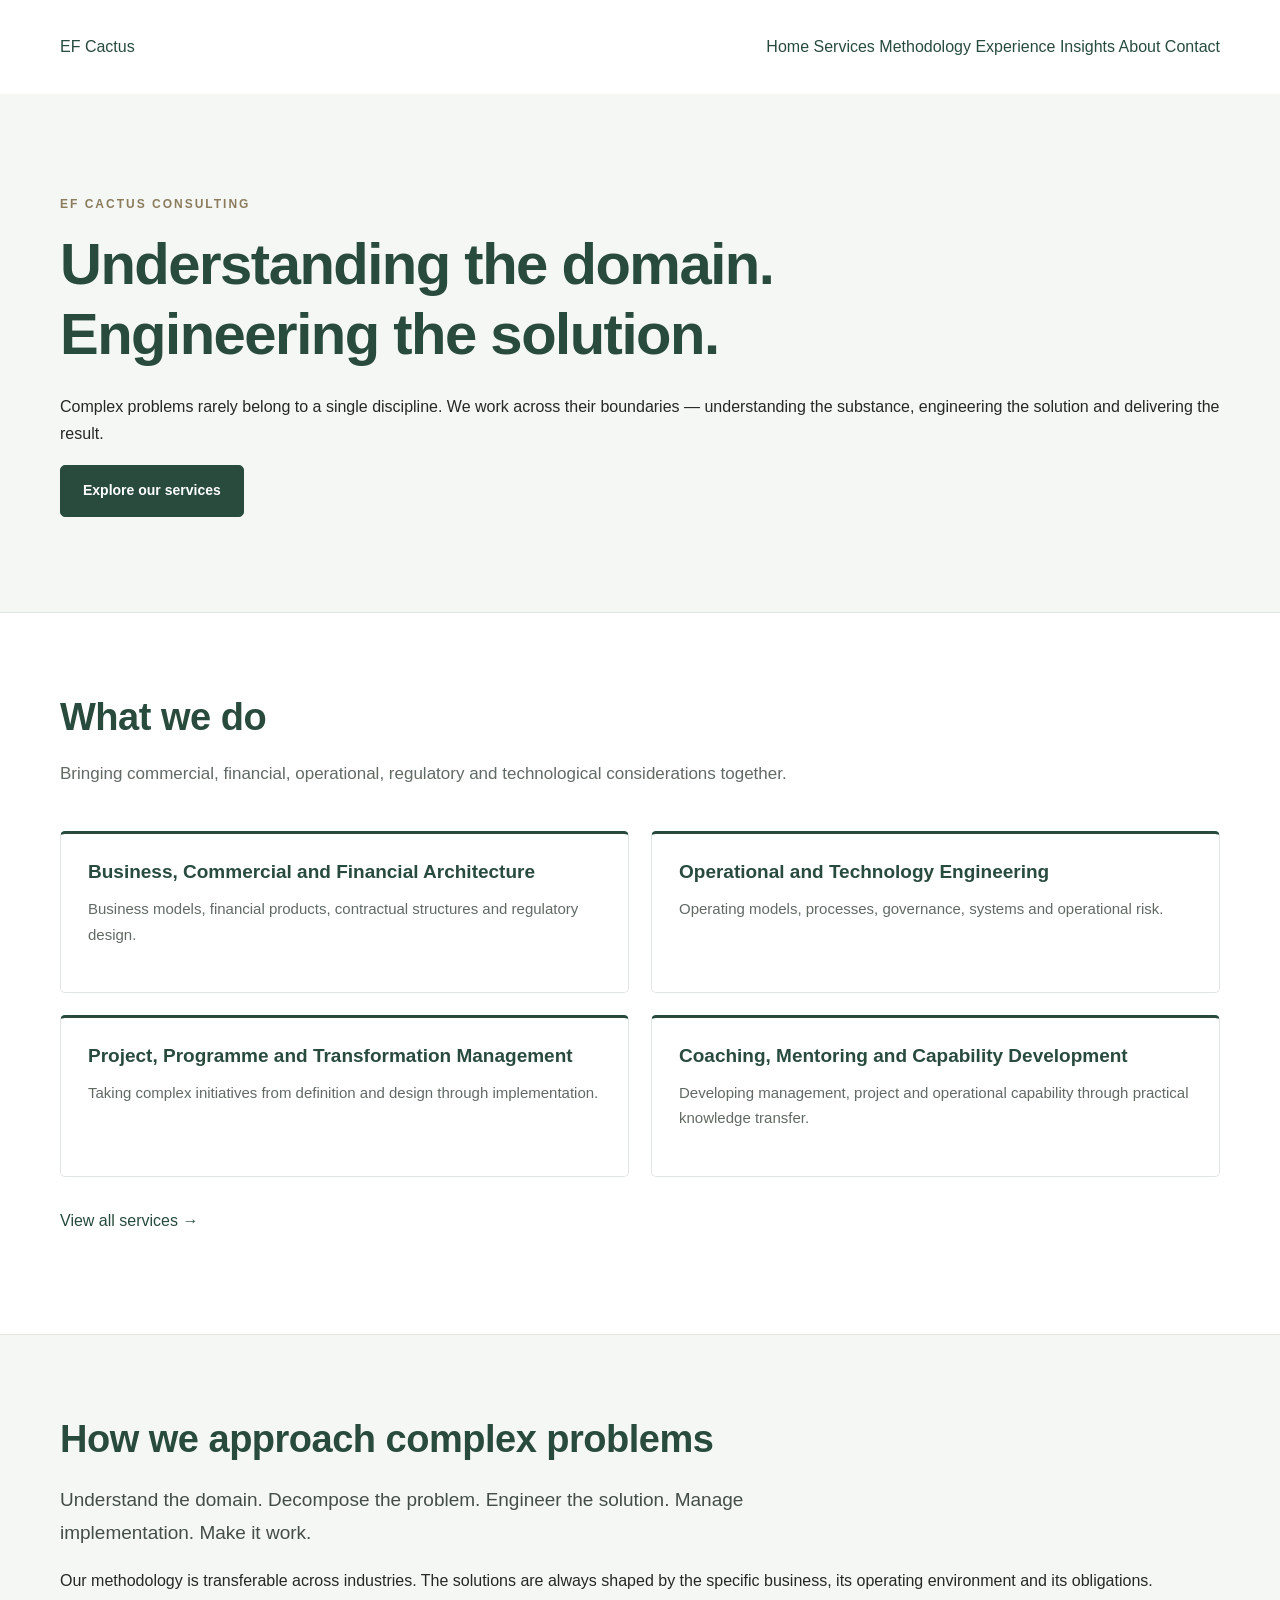
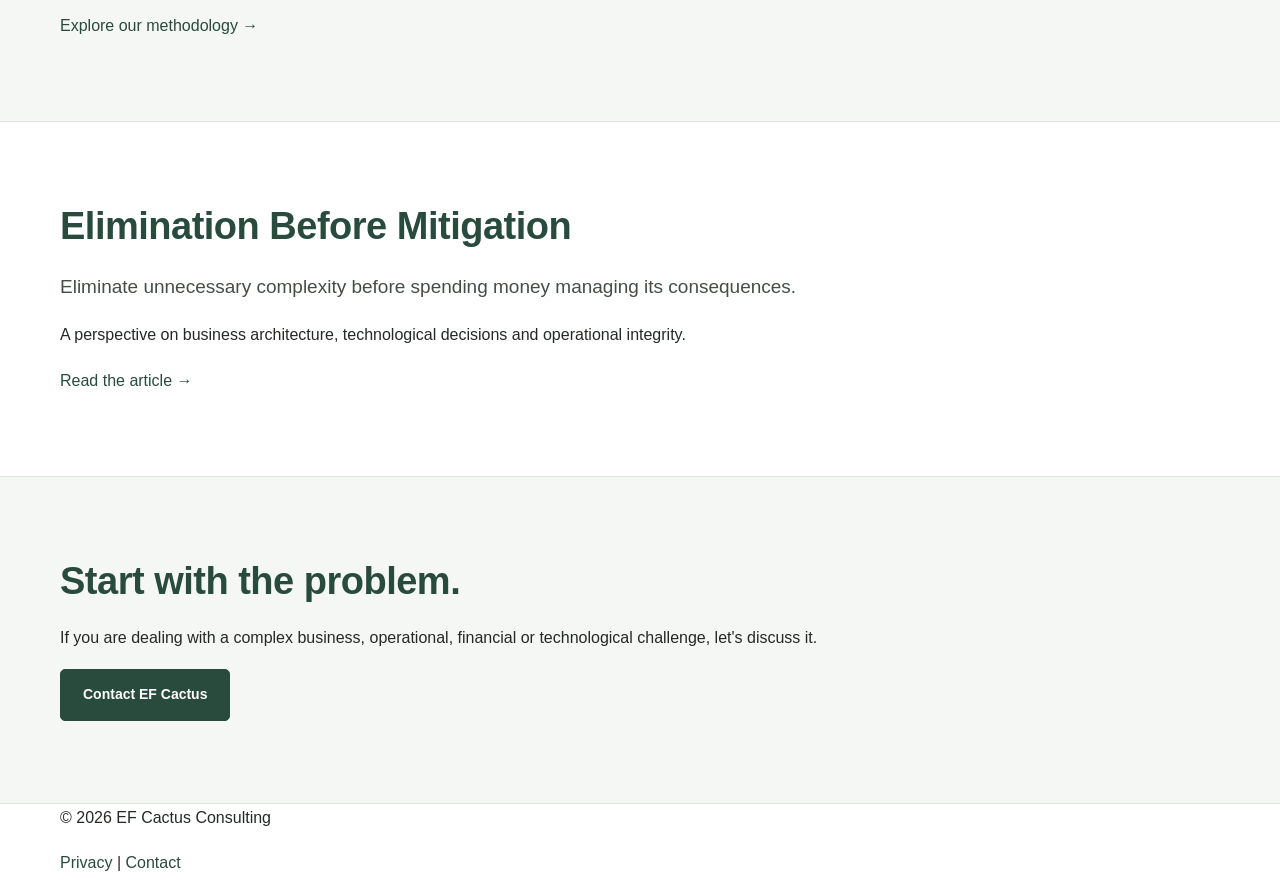
==== commit 28c8c5d5: "Update index.html" ====
--- a/index.html
+++ b/index.html
@@ -1,256 +1,137 @@
 <!DOCTYPE html>
 <html lang="en">
 <head>
-  <meta charset="UTF-8">
-  <meta name="viewport" content="width=device-width, initial-scale=1.0">
-  <meta name="description" content="EF Cactus Consulting works across business, finance, law, regulation, operations and technology to engineer practical solutions and deliver results.">
-  <title>EF Cactus Consulting | Understanding Complexity. Delivering Solutions.</title>
-  <link rel="stylesheet" href="css/style.css">
+    <meta charset="UTF-8">
+    <meta name="viewport" content="width=device-width, initial-scale=1.0">
+    <title>EF Cactus Consulting | Understanding. Engineering. Delivery.</title>
+    <meta name="description" content="EF Cactus Consulting works across business, commercial, financial, operational and technology disciplines to understand complex problems and deliver practical solutions.">
+    <link rel="stylesheet" href="css/style.css">
 </head>
-
 <body>
 
-<header class="site-header">
-  <div class="container header-inner">
-    <a class="brand" href="index.html">
-      <span class="brand-name">EF Cactus</span>
-      <span class="brand-tagline">Consulting</span>
-    </a>
-
-    <nav class="main-nav">
-      <a href="index.html" aria-current="page">Home</a>
-      <a href="services.html">Services</a>
-      <a href="methodology.html">Methodology</a>
-      <a href="experience.html">Experience</a>
-      <a href="insights.html">Insights</a>
-      <a href="about.html">About</a>
-      <a href="contact.html">Contact</a>
-    </nav>
-  </div>
+<header>
+    <div class="container header-inner">
+        <a href="index.html" class="logo">EF Cactus</a>
+        <nav>
+            <a href="index.html">Home</a>
+            <a href="services.html">Services</a>
+            <a href="methodology.html">Methodology</a>
+            <a href="experience.html">Experience</a>
+            <a href="insights.html">Insights</a>
+            <a href="about.html">About</a>
+            <a href="contact.html">Contact</a>
+        </nav>
+    </div>
 </header>
 
 <main>
 
-  <section class="hero">
-    <div class="container hero-content">
-      <p class="eyebrow">EF Cactus Consulting</p>
+    <section class="hero">
+        <div class="container">
+            <p class="eyebrow">EF Cactus Consulting</p>
+            <h1>Understanding the domain.<br>Engineering the solution.</h1>
+            <p class="hero-text">
+                Complex problems rarely belong to a single discipline.
+                We work across their boundaries — understanding the substance,
+                engineering the solution and delivering the result.
+            </p>
+            <a href="services.html" class="button">Explore our services</a>
+        </div>
+    </section>
 
-      <h1>Complex problems rarely belong to a single discipline.</h1>
+    <section class="section">
+        <div class="container">
+            <div class="section-heading">
+                <h2>What we do</h2>
+                <p>
+                    Bringing commercial, financial, operational, regulatory
+                    and technological considerations together.
+                </p>
+            </div>
 
-      <p class="lead">
-        We work across the boundaries between business, finance, law,
-        regulation, operations and technology — understanding the substance,
-        engineering the solution and delivering the result.
-      </p>
+            <div class="service-grid">
 
-      <div class="hero-actions">
-        <a class="button button-primary" href="services.html">Explore our services</a>
-        <a class="button button-secondary" href="about.html">About EF Cactus</a>
-      </div>
-    </div>
-  </section>
+                <div class="service-card">
+                    <h3>Business, Commercial and Financial Architecture</h3>
+                    <p>Business models, financial products, contractual structures and regulatory design.</p>
+                </div>
 
-  <section class="section">
-    <div class="container content-narrow">
-      <div class="section-heading">
-        <p class="eyebrow">The proposition</p>
-        <h2>Connecting disciplines. Making things work.</h2>
-      </div>
+                <div class="service-card">
+                    <h3>Operational and Technology Engineering</h3>
+                    <p>Operating models, processes, governance, systems and operational risk.</p>
+                </div>
 
-      <p>
-        Commercial decisions have financial, contractual, regulatory,
-        operational and technological consequences. These considerations
-        cannot always be addressed independently.
-      </p>
+                <div class="service-card">
+                    <h3>Project, Programme and Transformation Management</h3>
+                    <p>Taking complex initiatives from definition and design through implementation.</p>
+                </div>
 
-      <p>
-        EF Cactus brings the relevant disciplines together. We examine the
-        underlying problem, understand its substance, develop a coherent
-        solution and carry it through implementation.
-      </p>
-    </div>
-  </section>
+                <div class="service-card">
+                    <h3>Coaching, Mentoring and Capability Development</h3>
+                    <p>Developing management, project and operational capability through practical knowledge transfer.</p>
+                </div>
 
-  <section class="section section-alt">
-    <div class="container">
-      <div class="section-heading">
-        <p class="eyebrow">What we do</p>
-        <h2>Integrated consulting capabilities</h2>
-        <p>
-          Four interconnected areas of capability. Engagements can address
-          an individual requirement or combine several disciplines.
-        </p>
-      </div>
+            </div>
 
-      <div class="service-grid">
+            <p class="section-link">
+                <a href="services.html">View all services →</a>
+            </p>
+        </div>
+    </section>
 
-        <article class="service-card" id="business-financial">
-          <h3>Business, Commercial and Financial Architecture</h3>
-          <p>
-            Business and commercial architecture, financial product
-            architecture, contractual design and regulatory engineering.
-          </p>
-          <a href="services.html#business-financial">Explore this area</a>
-        </article>
+    <section class="section section-alt">
+        <div class="container">
+            <h2>How we approach complex problems</h2>
+            <p class="lead">
+                Understand the domain. Decompose the problem. Engineer the solution.
+                Manage implementation. Make it work.
+            </p>
+            <p>
+                Our methodology is transferable across industries.
+                The solutions are always shaped by the specific business,
+                its operating environment and its obligations.
+            </p>
+            <a href="methodology.html">Explore our methodology →</a>
+        </div>
+    </section>
 
-        <article class="service-card" id="operational-technology">
-          <h3>Operational and Technology Engineering</h3>
-          <p>
-            Operational design, governance, process engineering,
-            technology integration and operational risk.
-          </p>
-          <a href="services.html#operational-technology">Explore this area</a>
-        </article>
+    <section class="section">
+        <div class="container">
+            <h2>Elimination Before Mitigation</h2>
+            <p class="lead">
+                Eliminate unnecessary complexity before spending money
+                managing its consequences.
+            </p>
+            <p>
+                A perspective on business architecture, technological
+                decisions and operational integrity.
+            </p>
+            <a href="articles/elimination-before-mitigation.html">Read the article →</a>
+        </div>
+    </section>
 
-        <article class="service-card" id="project-transformation">
-          <h3>Project, Programme and Transformation Management</h3>
-          <p>
-            Project and programme leadership, implementation,
-            organisational change and transformation delivery.
-          </p>
-          <a href="services.html#project-transformation">Explore this area</a>
-        </article>
-
-        <article class="service-card" id="coaching-development">
-          <h3>Coaching, Mentoring and Capability Development</h3>
-          <p>
-            Management and professional coaching, project coaching,
-            knowledge transfer and organisational capability development.
-          </p>
-          <a href="services.html#coaching-development">Explore this area</a>
-        </article>
-
-      </div>
-    </div>
-  </section>
-
-  <section class="section">
-    <div class="container">
-      <div class="section-heading">
-        <p class="eyebrow">Our approach</p>
-        <h2>Understand. Engineer. Deliver.</h2>
-      </div>
-
-      <div class="method-grid">
-        <div class="method-step">
-          <span>01</span>
-          <h3>Understand the domain</h3>
-          <p>Establish the real business, legal, regulatory and technical context.</p>
+    <section class="section section-alt">
+        <div class="container">
+            <h2>Start with the problem.</h2>
+            <p>
+                If you are dealing with a complex business, operational,
+                financial or technological challenge, let's discuss it.
+            </p>
+            <a href="contact.html" class="button">Contact EF Cactus</a>
         </div>
-
-        <div class="method-step">
-          <span>02</span>
-          <h3>Decompose the problem</h3>
-          <p>Identify its constituent elements, dependencies and constraints.</p>
-        </div>
-
-        <div class="method-step">
-          <span>03</span>
-          <h3>Engineer the solution</h3>
-          <p>Develop a coherent design that addresses the underlying problem.</p>
-        </div>
-
-        <div class="method-step">
-          <span>04</span>
-          <h3>Manage implementation</h3>
-          <p>Translate the design into controlled, practical delivery.</p>
-        </div>
-
-        <div class="method-step">
-          <span>05</span>
-          <h3>Make it work</h3>
-          <p>Ensure the outcome functions in the real operating environment.</p>
-        </div>
-      </div>
-
-      <p class="section-link">
-        <a href="methodology.html">Discover our methodology</a>
-      </p>
-    </div>
-  </section>
-
-  <section class="section section-alt">
-    <div class="container content-narrow">
-      <div class="principle">
-        <p class="eyebrow">A guiding principle</p>
-        <h2>Elimination Before Mitigation</h2>
-        <p class="lead">
-          Eliminate unnecessary complexity before spending money managing
-          its consequences.
-        </p>
-        <p>
-          Effective risk management does not begin and end with adding
-          controls. It begins by questioning the decisions, dependencies
-          and architectural choices that create the exposure in the first place.
-        </p>
-        <a href="articles/elimination-before-mitigation.html">Read our perspective</a>
-      </div>
-    </div>
-  </section>
-
-  <section class="section">
-    <div class="container">
-      <div class="section-heading">
-        <p class="eyebrow">Experience in practice</p>
-        <h2>Substance behind the proposition</h2>
-      </div>
-
-      <div class="evidence-grid">
-        <article class="evidence-item">
-          <h3>Financial product development</h3>
-          <p>
-            More than 20 banking products and services developed through
-            product architecture, commercial design, governance,
-            contractual documentation and implementation.
-          </p>
-        </article>
-
-        <article class="evidence-item">
-          <h3>Regulatory and operational engineering</h3>
-          <p>
-            Design of an internal complaints-handling process and
-            customer-facing procedures, together with responsibility
-            for operating the Complaints Officer function.
-          </p>
-        </article>
-      </div>
-
-      <p class="section-link">
-        <a href="experience.html">Explore our experience</a>
-      </p>
-    </div>
-  </section>
-
-  <section class="contact-strip">
-    <div class="container contact-strip-inner">
-      <div>
-        <h2>Have a complex problem to solve?</h2>
-        <p>Let's establish what needs to be done and how to make it work.</p>
-      </div>
-      <a class="button button-primary" href="contact.html">Get in touch</a>
-    </div>
-  </section>
+    </section>
 
 </main>
 
-<footer class="site-footer">
-  <div class="container footer-inner">
-    <div class="footer-brand">
-      <strong>EF Cactus Consulting</strong>
-      <p>Understanding complexity. Delivering solutions.</p>
+<footer>
+    <div class="container">
+        <p>&copy; 2026 EF Cactus Consulting</p>
+        <p>
+            <a href="privacy.html">Privacy</a>
+            <span> | </span>
+            <a href="contact.html">Contact</a>
+        </p>
     </div>
-
-    <div class="footer-links">
-      <a href="services.html">Services</a>
-      <a href="about.html">About</a>
-      <a href="contact.html">Contact</a>
-      <a href="privacy.html">Privacy</a>
-    </div>
-
-    <div class="footer-bottom">
-      <p>&copy; 2026 EF Cactus Consulting. All rights reserved.</p>
-    </div>
-  </div>
 </footer>
 
 </body>
